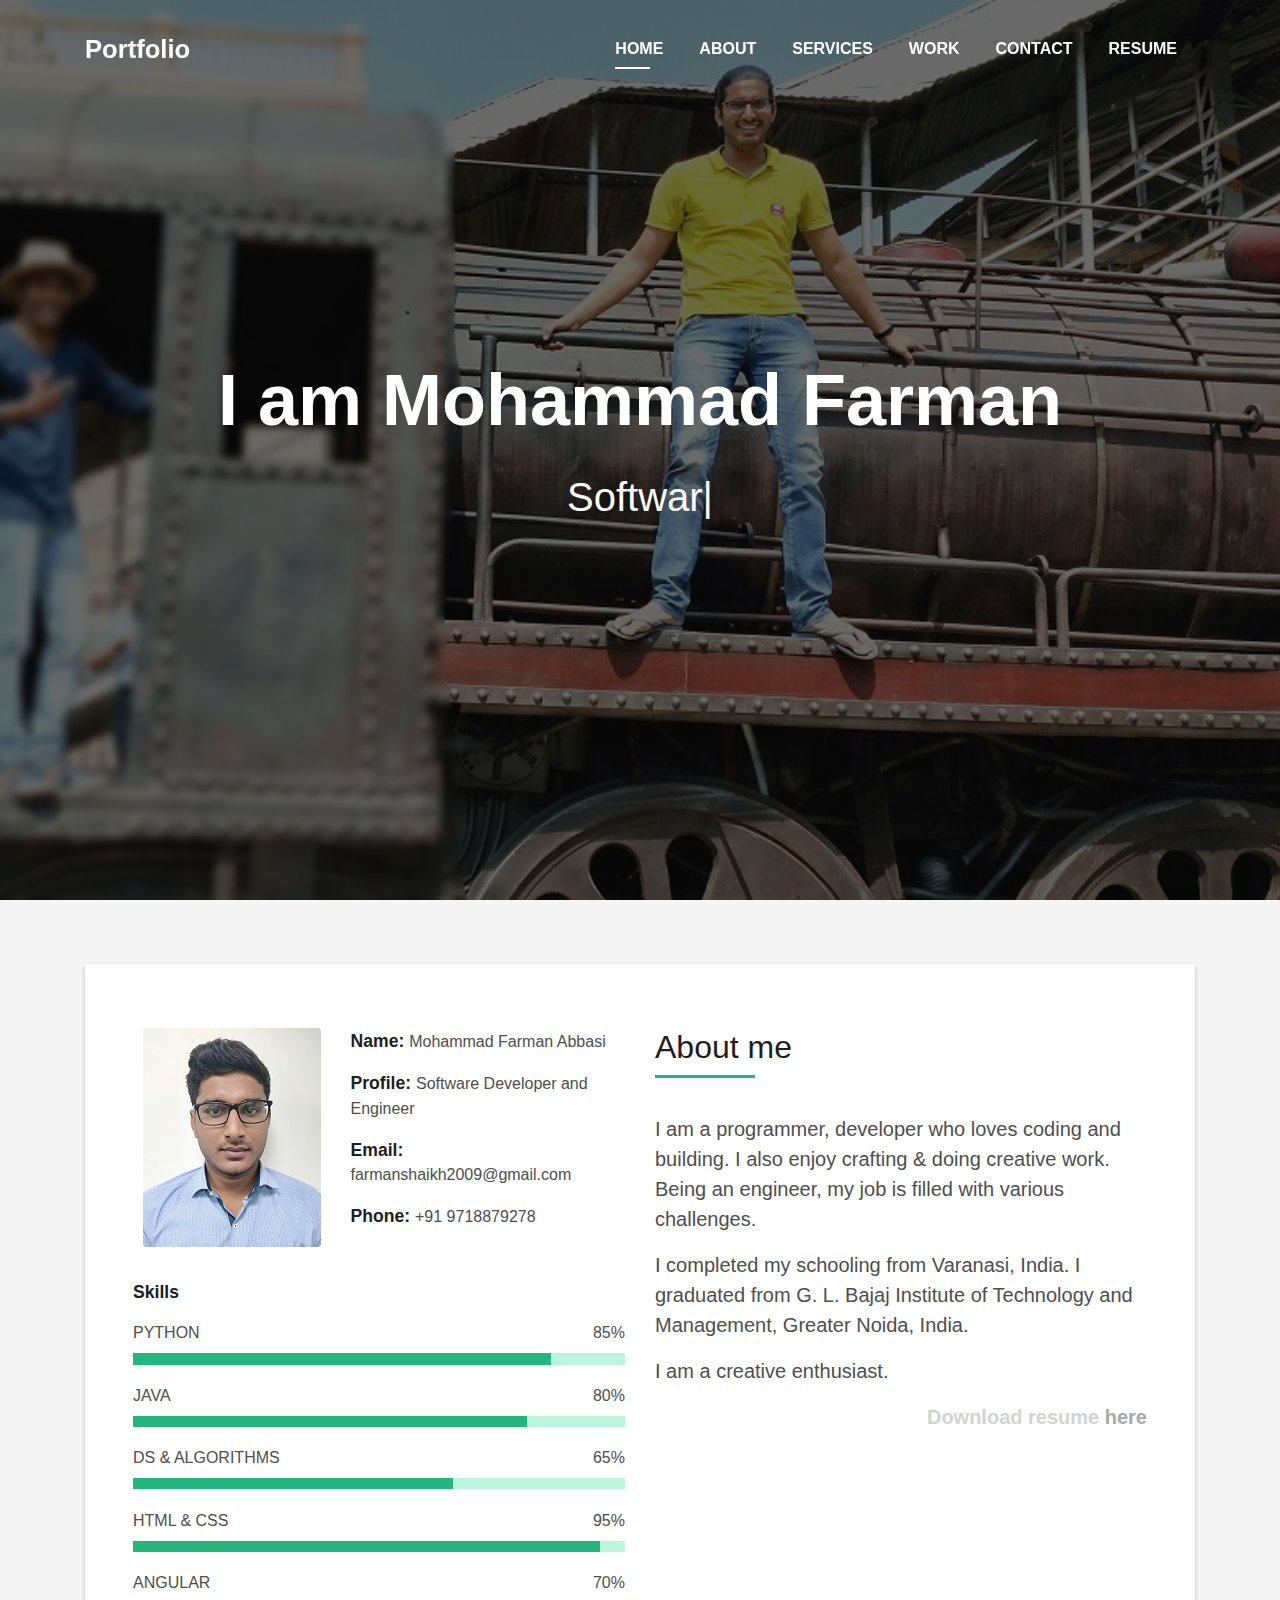
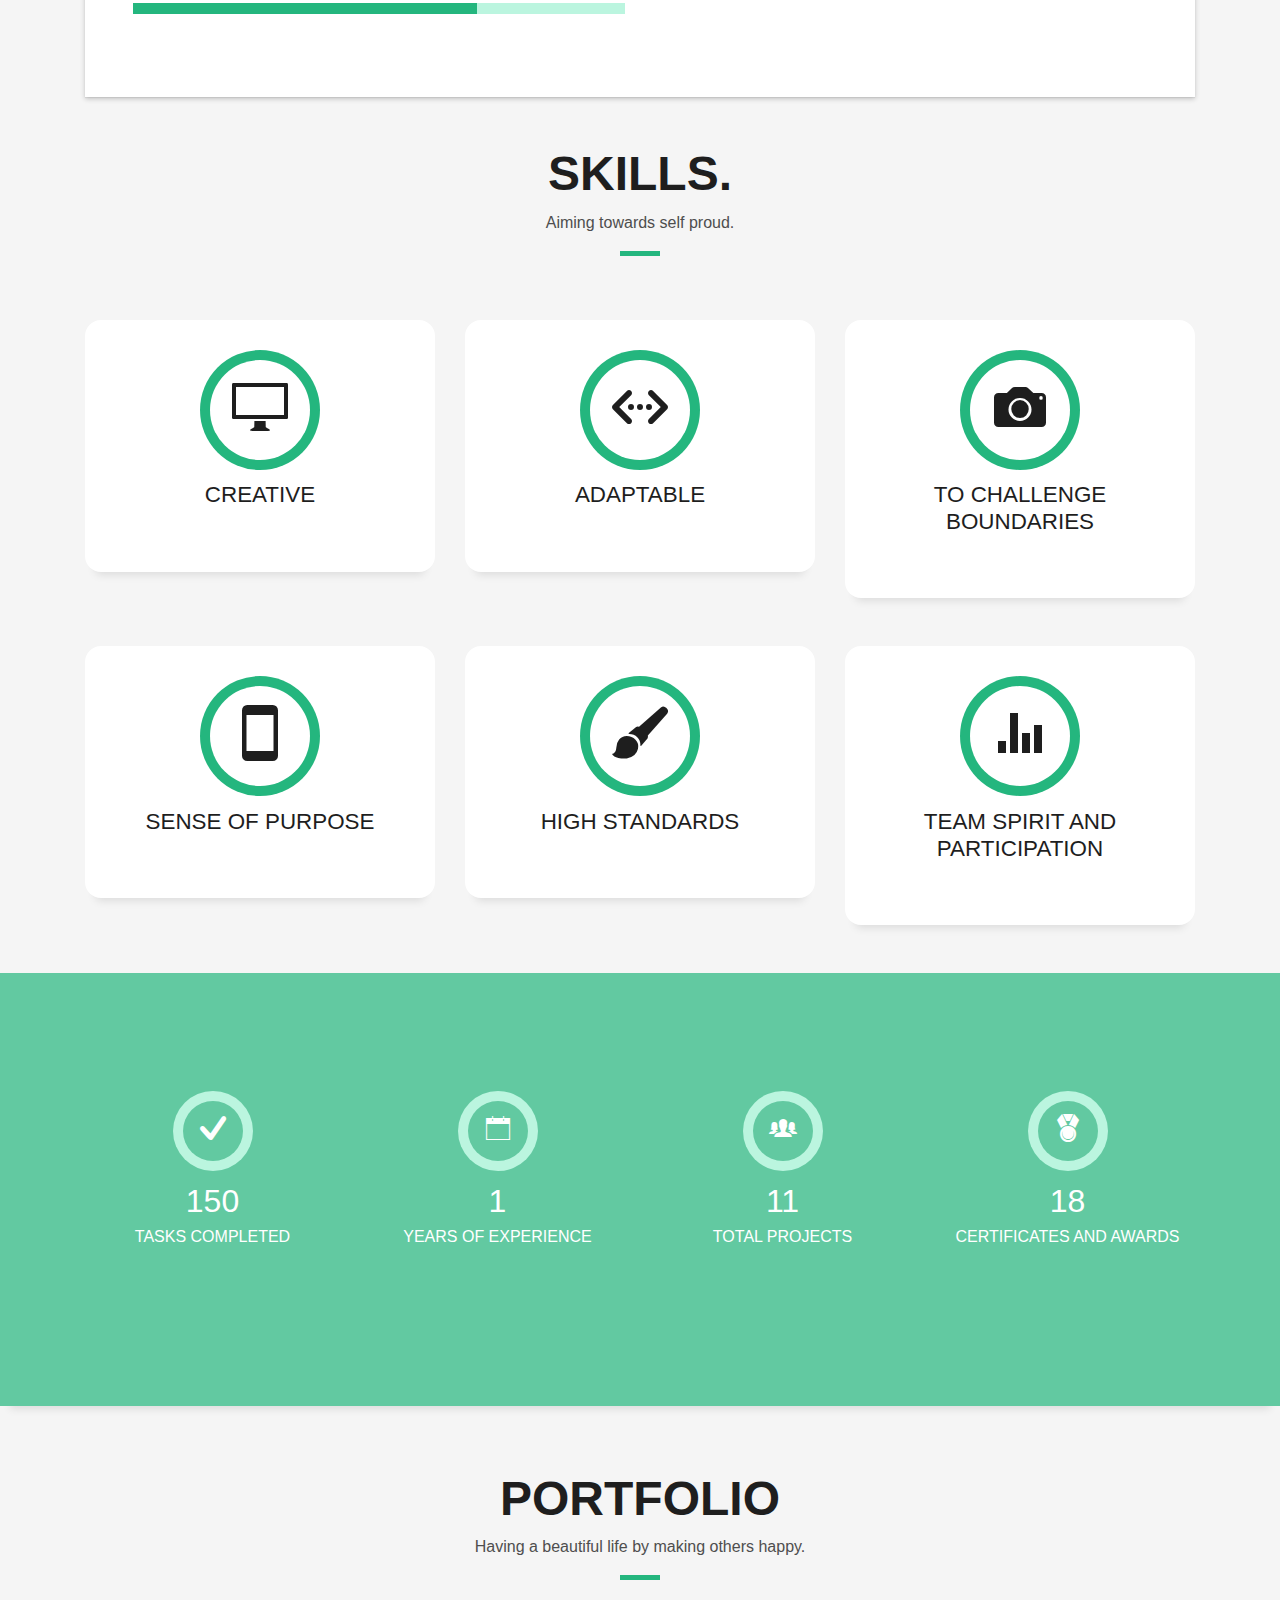
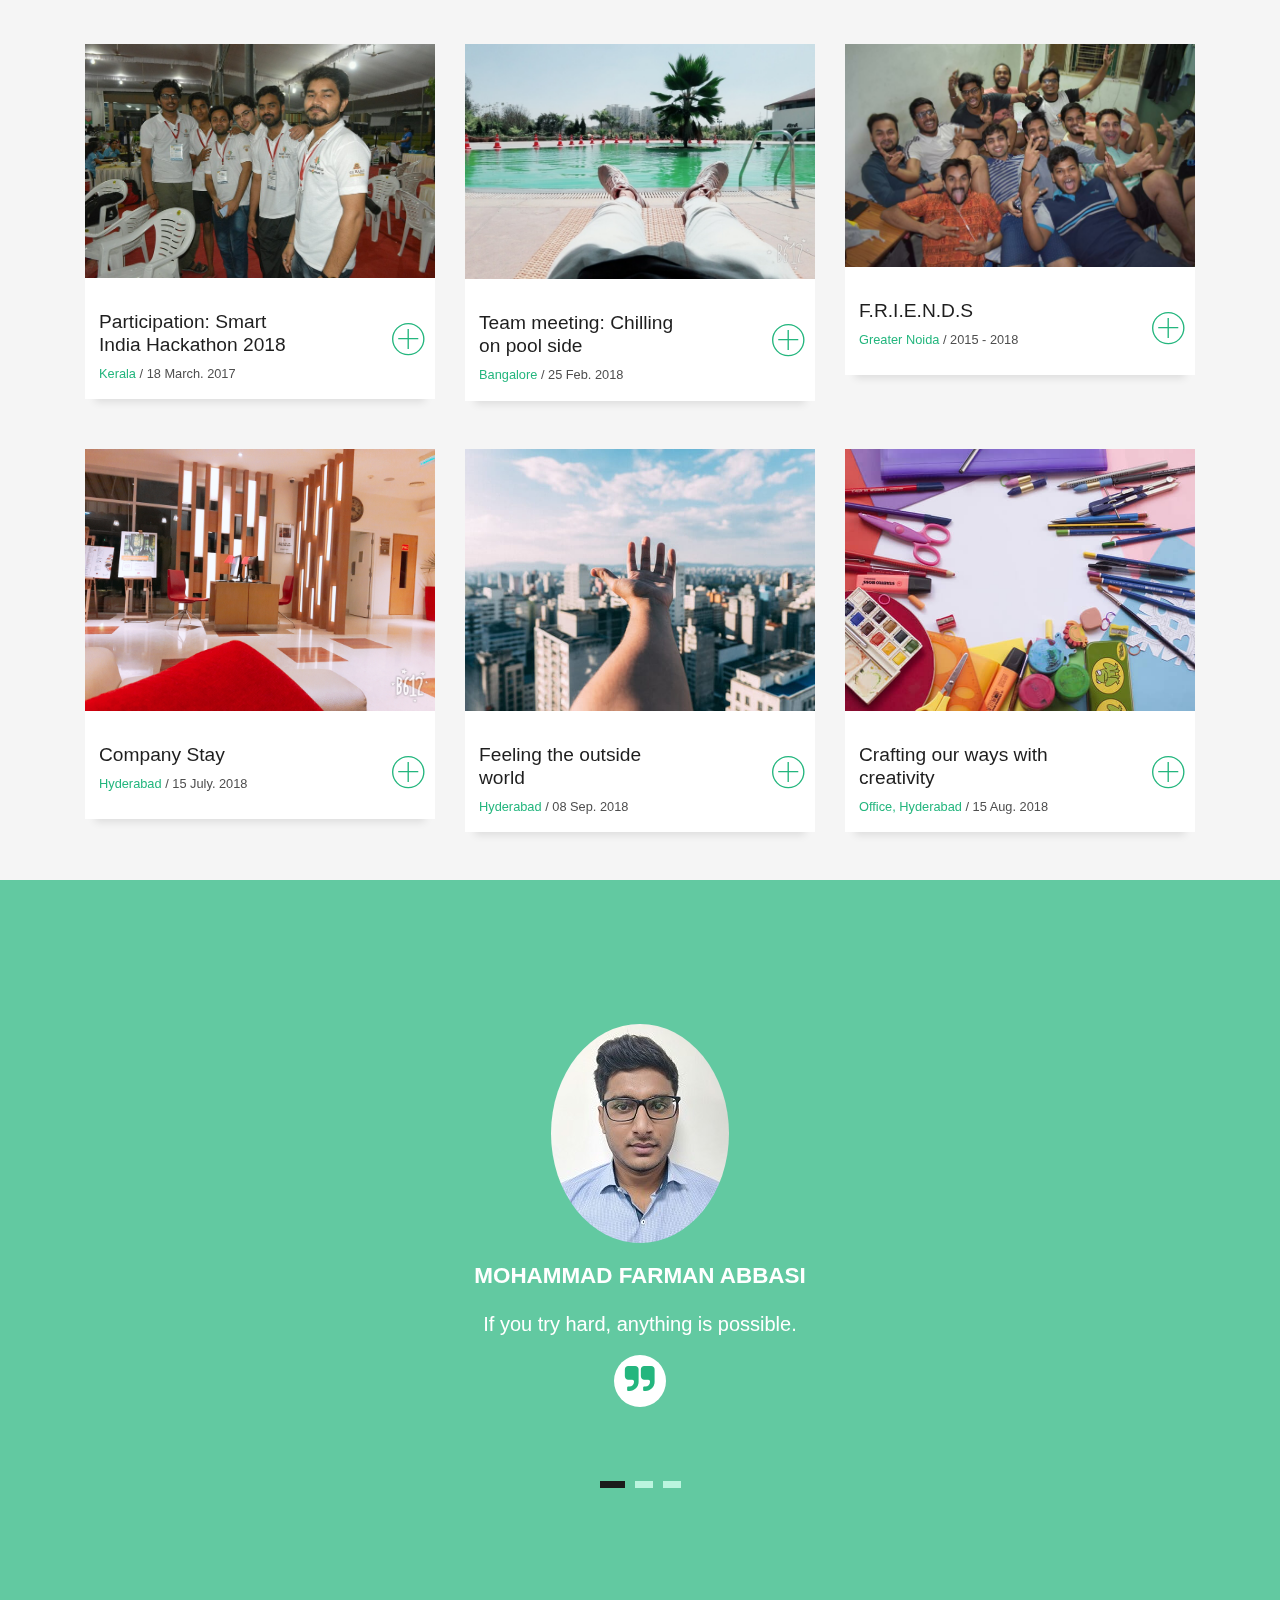
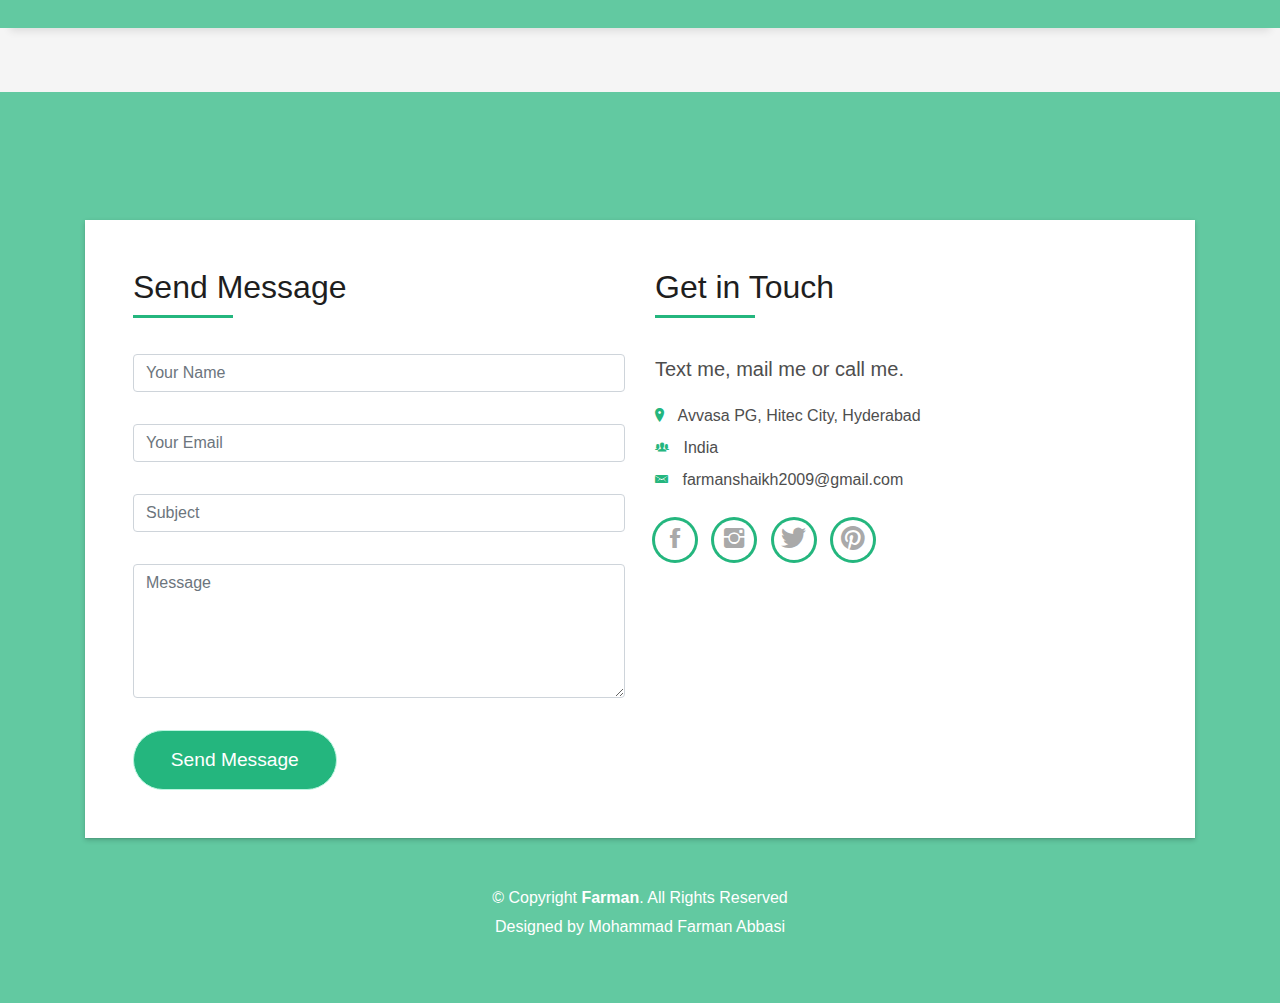
==== index.html @ 04709a78 "First commit" ====
<!DOCTYPE html>
<html lang="en">
<head>
  <meta charset="utf-8">
  <title>Mohammad Farman Abbasi</title>
  <meta content="width=device-width, initial-scale=1.0" name="viewport">
  <meta content="" name="keywords">
  <meta content="" name="description">

  <!-- Favicons -->
  <link href="img/favicon.png" rel="icon">
  <link href="img/apple-touch-icon.png" rel="apple-touch-icon">

  <!-- Bootstrap CSS File -->
  <link href="lib/bootstrap/css/bootstrap.min.css" rel="stylesheet">

  <!-- Libraries CSS Files -->
  <link href="lib/font-awesome/css/font-awesome.min.css" rel="stylesheet">
  <link href="lib/animate/animate.min.css" rel="stylesheet">
  <link href="lib/ionicons/css/ionicons.min.css" rel="stylesheet">
  <link href="lib/owlcarousel/assets/owl.carousel.min.css" rel="stylesheet">
  <link  href="lib/lightbox/css/lightbox.min.css" rel="stylesheet">



 
  <!-- Main Stylesheet File -->
  <link id ="myStyleSheet" href="css/style.css" rel="stylesheet">

  <script>
  // Changing css dynamically   
  window.addEventListener('load', 
  function() { 
    var today = new Date();
    seconds=today.getSeconds()

    if (seconds<10){
      document.getElementById('myStyleSheet').href = 'css/style-green.css';
    }
    else if(seconds<20){
      document.getElementById('myStyleSheet').href = 'css/style-orange.css';
     
    }
    else if(seconds<30){
      document.getElementById('myStyleSheet').href = 'css/style-purple.css';
     
    }
    else if(seconds<40){
      document.getElementById('myStyleSheet').href = 'css/style-red.css';
     
    }
    else if(seconds<50){
      document.getElementById('myStyleSheet').href = 'css/style-sky-blue.css';
     
    }
  }, false);

    function move() {
  
      move1();
      move2();
      move3();
      move4();
      move5();

    }
    function move1(){
      v1=85
      var elem1 = document.getElementById("1");
      var width = 0;
      var id = setInterval(frame, 1);
      function frame() {
        if (width >= v1) {
          clearInterval(id);
        } else {
          width++; 
          elem1.style.width = width + '%'; 
        }
      }
    }
    function move2(){
      v2=80
      var elem1 = document.getElementById("2");
      var width = 0;
      var id = setInterval(frame, 4);
      function frame() {
        if (width >= v2) {
          clearInterval(id);
        } else {
          width++; 
          elem1.style.width = width + '%'; 
        }
      }
    }
    function move3(){
      v3=65
      var elem1 = document.getElementById("3");
      var width = 0;
      var id = setInterval(frame, 5);
      function frame() {
        if (width >= v3) {
          clearInterval(id);
        } else {
          width++; 
          elem1.style.width = width + '%'; 
        }
      }
    }
    function move4(){
      v4=95
      var elem1 = document.getElementById("4");
      var width = 0;
      var id = setInterval(frame, 4);
      function frame() {
        if (width >= v4) {
          clearInterval(id);
        } else {
          width++; 
          elem1.style.width = width + '%'; 
        }
      }
    }
    function move5(){
      v5=70
      var elem1 = document.getElementById("5");
      var width = 0;
      var id = setInterval(frame, 3);
      function frame() {
        if (width >= v5) {
          clearInterval(id);
        } else {
          width++; 
          elem1.style.width = width + '%'; 
        }
      }
    }
      
     
    </script>
    
</head>

<body id="page-top" onload="move()"  >

  <!--/ Nav Star /-->
  <nav class="navbar navbar-b navbar-trans navbar-expand-md fixed-top" id="mainNav">
    <div class="container" >
      <a class="navbar-brand js-scroll" href="#page-top">Portfolio</a>
      <button class="navbar-toggler collapsed" type="button" data-toggle="collapse" data-target="#navbarDefault"
        aria-controls="navbarDefault" aria-expanded="false" aria-label="Toggle navigation">
        <span></span>
        <span></span>
        <span></span>
      </button>
      <div class="navbar-collapse collapse justify-content-end" id="navbarDefault">
        <ul class="navbar-nav">
          <li class="nav-item">
            <a class="nav-link js-scroll active" href="#home">Home</a>
          </li>
          <li class="nav-item">
            <a class="nav-link js-scroll" href="#about">About</a>
          </li>
          <li class="nav-item">
            <a class="nav-link js-scroll" href="#service">Services</a>
          </li>
          <li class="nav-item">
            <a class="nav-link js-scroll" href="#work">Work</a>
          </li>
          <!-- <li class="nav-item">
            <a class="nav-link js-scroll" href="#blog">Blog</a>
          </li> -->
          <li class="nav-item">
            <a class="nav-link js-scroll" href="#contact">Contact</a>
          </li>
          <li class="nav-item">
            <a class="nav-link js-scroll" href="../../DevFolio/DevFolio/Farman_Abbasi_Resume.pdf" target="_blank">Resume</a>
          </li>
        </ul>
      </div>
    </div>
  </nav>
  <!--/ Nav End /-->

  <!--/ Intro Skew Star /-->
  <div id="home" class="intro route bg-image" style="background-image: url(img/intro-bg.jpg);background-position: 80%;">
    <div class="overlay-itro"></div>
    <div class="intro-content display-table">
      <div class="table-cell">
        <div class="container">
          <!--<p class="display-6 color-d">Hello, world!</p>-->
          <h1 class="intro-title mb-4">I am Mohammad Farman</h1>
          <p class="intro-subtitle"><span class="text-slider-items">Software Developer and Engineer, Programmer, Web Developer, Coder, Creative Designer</span><strong class="text-slider"></strong></p>
          <!-- <p class="pt-3"><a class="btn btn-primary btn js-scroll px-4" href="#about" role="button">Learn More</a></p> -->
        </div>
      </div>
    </div>
  </div>
  <!--/ Intro Skew End /-->

  <section id="about" class="about-mf sect-pt4 route"  >
    <div class="container">
      <div class="row">
        <div class="col-sm-12">
          <div class="box-shadow-full" >
            <div class="row">
              <div class="col-md-6">
                <div class="row">
                  <div class="col-sm-6 col-md-5">
                    <div class="about-img">
                      <img src="img/testimonial-2.jpg" class="img-fluid rounded b-shadow-a" alt="">
                    </div>
                  </div>
                  <div class="col-sm-6 col-md-7">
                    <div class="about-info" >
                      <p><span class="title-s">Name: </span> <span>Mohammad Farman Abbasi</span></p>
                      <p><span class="title-s">Profile: </span> <span>Software Developer and Engineer</span></p>
                      <p><span class="title-s">Email: </span> <span>farmanshaikh2009@gmail.com</span></p>
                      <p><span class="title-s">Phone: </span> <span>+91 9718879278</span></p>
                    </div>
                  </div>
                </div>
                <div class="skill-mf">
                  <p class="title-s">Skills</p>
                  <span>PYTHON</span> <span class="pull-right">85%</span>
                  <div class="progress">
                    <div class="progress-bar" id="1" role="progressbar"></div>
                  </div>
                  <span>JAVA</span> <span class="pull-right">80%</span>
                  <div class="progress">
                    <div class="progress-bar" id="2"role="progressbar" ></div>
                  </div>
                  <span>DS & ALGORITHMS</span> <span class="pull-right">65%</span>
                  <div class="progress">
                    <div class="progress-bar" id="3"role="progressbar"></div>
                  </div>
                  
                  <span>HTML & CSS</span> <span class="pull-right">95%</span>
                  <div class="progress">
                    <div class="progress-bar" id="4"role="progressbar"></div>
                  </div>
                 
                  <span>ANGULAR</span> <span class="pull-right">70%</span>
                  <div class="progress">
                    <div class="progress-bar" id="5" role="progressbar"></div>
                  </div>
                </div>
                <!-- <div class="skill-mf">
                  <p class="title-s">Skills</p>
                  <span>PYTHON</span> <span class="pull-right">85%</span>
                  <div class="progress">
                    <div class="progress-bar" role="progressbar" style="width: 85%" aria-valuenow="85" aria-valuemin="0"
                      aria-valuemax="100"></div>
                  </div>
                  <span>JAVA</span> <span class="pull-right">80%</span>
                  <div class="progress">
                    <div class="progress-bar" role="progressbar" style="width: 80%" aria-valuenow="80" aria-valuemin="0"
                      aria-valuemax="100"></div>
                  </div>
                  <span>DS & ALGORITHMS</span> <span class="pull-right">65%</span>
                  <div class="progress">
                    <div class="progress-bar" role="progressbar" style="width: 65%" aria-valuenow="65" aria-valuemin="0"
                      aria-valuemax="100"></div>
                  </div>
                  
                  <span>HTML & CSS</span> <span class="pull-right">95%</span>
                  <div class="progress">
                    <div class="progress-bar" role="progressbar" style="width: 95%;" aria-valuenow="95" aria-valuemin="0"
                      aria-valuemax="100"></div>
                  </div>
                 
                  <span>ANGULAR</span> <span class="pull-right">70%</span>
                  <div class="progress">
                    <div class="progress-bar" role="progressbar" style="width: 70%" aria-valuenow="70" aria-valuemin="0"
                      aria-valuemax="100"></div>
                  </div>
                </div> -->
              </div>
              <div class="col-md-6">
                <div class="about-me pt-4 pt-md-0">
                  <div class="title-box-2">
                    <h5 class="title-left">
                      About me
                    </h5>
                  </div>
                  
                  <p class="lead">I am a programmer, developer  who loves coding and building. I also enjoy crafting & doing creative work. Being an engineer, my job is filled with various challenges.</p>
                  <p class="lead">
                    I completed my schooling from Varanasi, India. I graduated from G. L. Bajaj Institute of Technology and Management, Greater Noida, India.
                  </p>
                  <p class="lead">
                  I am a creative enthusiast.
                  </p>
                </div>
                <div class="lead" style="text-align: end;
                font-weight: bolder;
                color: lightgrey;">
                  Download resume <a href="../../DevFolio/DevFolio/Farman_Abbasi_Resume.pdf" target="_blank">here</a>
                </div>
              </div>
            </div>
          </div>
        </div>
      </div>
    </div>
  </section>

  <!--/ Section Services Star /-->
  <section id="service" class="services-mf route">
    <div class="container">
      <div class="row">
        <div class="col-sm-12">
          <div class="title-box text-center">
            <h3 class="title-a">
              Skills.
            </h3>
            <p class="subtitle-a">
              Aiming towards self proud.
            </p>
            <div class="line-mf"></div>
          </div>
        </div>
      </div>
      <div class="row">
        <div class="col-md-4">
          <div class="service-box">
            <div class="service-ico">
              <span class="ico-circle"><i class="ion-monitor"></i></span>
            </div>
            <div class="service-content">
              <h2 class="s-title">Creative</h2>
              <p class="s-description text-center">
                
              </p>
            </div>
          </div>
        </div>
        <div class="col-md-4">
          <div class="service-box">
            <div class="service-ico">
              <span class="ico-circle"><i class="ion-code-working"></i></span>
            </div>
            <div class="service-content">
              <h2 class="s-title">Adaptable</h2>
              <p></p>
              
            </div>
          </div>
        </div>
        <div class="col-md-4">
          <div class="service-box">
            <div class="service-ico">
              <span class="ico-circle"><i class="ion-camera"></i></span>
            </div>
            <div class="service-content">
              <h2 class="s-title">To challenge boundaries</h2>
              <p class="s-description text-center">
                
              </p>
            </div>
          </div>
        </div>
        <div class="col-md-4">
          <div class="service-box">
            <div class="service-ico">
              <span class="ico-circle"><i class="ion-android-phone-portrait"></i></span>
            </div>
            <div class="service-content">
              <h2 class="s-title">sense of purpose</h2>
              <p class="s-description text-center">
                
              </p>
            </div>
          </div>
        </div>
        <div class="col-md-4">
          <div class="service-box">
            <div class="service-ico">
              <span class="ico-circle"><i class="ion-paintbrush"></i></span>
            </div>
            <div class="service-content">
              <h2 class="s-title">High standards</h2>
              <p class="s-description text-center">
                
              </p>
            </div>
          </div>
        </div>
        <div class="col-md-4">
          <div class="service-box">
            <div class="service-ico">
              <span class="ico-circle"><i class="ion-stats-bars"></i></span>
            </div>
            <div class="service-content">
              <h2 class="s-title">Team spirit and participation</h2>
              <p class="s-description text-center">
                
              </p>
            </div>
          </div>
        </div>
      </div>
    </div>
  </section>
  <!--/ Section Services End /-->

  <div class="section-counter paralax-mf bg-image" style="background-image: url(img/counters-bg.jpg)">
    <div class="overlay-mf"></div>
    <div class="container">
      <div class="row">
        <div class="col-sm-3 col-lg-3">
          <div class="counter-box counter-box pt-4 pt-md-0">
            <div class="counter-ico">
              <span class="ico-circle"><i class="ion-checkmark-round"></i></span>
            </div>
            <div class="counter-num">
              <p class="counter">150</p>
              <span class="counter-text">TASKS COMPLETED</span>
            </div>
          </div>
        </div>
        <div class="col-sm-3 col-lg-3">
          <div class="counter-box pt-4 pt-md-0">
            <div class="counter-ico">
              <span class="ico-circle"><i class="ion-ios-calendar-outline"></i></span>
            </div>
            <div class="counter-num">
              <p class="counter">1</p>
              <span class="counter-text">YEARS OF EXPERIENCE</span>
            </div>
          </div>
        </div>
        <div class="col-sm-3 col-lg-3">
          <div class="counter-box pt-4 pt-md-0">
            <div class="counter-ico">
              <span class="ico-circle"><i class="ion-ios-people"></i></span>
            </div>
            <div class="counter-num">
              <p class="counter">11</p>
              <span class="counter-text">TOTAL PROJECTS</span>
            </div>
          </div>
        </div>
        <div class="col-sm-3 col-lg-3">
          <div class="counter-box pt-4 pt-md-0">
            <div class="counter-ico">
              <span class="ico-circle"><i class="ion-ribbon-a"></i></span>
            </div>
            <div class="counter-num">
              <p class="counter">18</p>
              <span class="counter-text">CERTIFICATES AND AWARDS</span>
            </div>
          </div>
        </div>
      </div>
    </div>
  </div>

  <!--/ Section Portfolio Star /-->
  <section id="work" class="portfolio-mf sect-pt4 route">
    <div class="container">
      <div class="row">
        <div class="col-sm-12">
          <div class="title-box text-center">
            <h3 class="title-a">
              Portfolio
            </h3>
            <p class="subtitle-a">
              Having a beautiful life by making others happy.
            </p>
            <div class="line-mf"></div>
          </div>
        </div>
      </div>
      <div class="row">
        <div class="col-md-4">
          <div class="work-box">
            <a href="img/work-1.jpg" data-lightbox="gallery-mf">
              <div class="work-img">
                <img src="img/work-1.jpg" alt="" class="img-fluid">
              </div>
              <div class="work-content">
                <div class="row">
                  <div class="col-sm-8">
                    <h2 class="w-title">Participation: Smart India Hackathon 2018</h2>
                    <div class="w-more">
                      <span class="w-ctegory">Kerala</span> / <span class="w-date">18 March. 2017</span>
                    </div>
                  </div>
                  <div class="col-sm-4">
                    <div class="w-like">
                      <span class="ion-ios-plus-outline"></span>
                    </div>
                  </div>
                </div>
              </div>
            </a>
          </div>
        </div>
        <div class="col-md-4">
          <div class="work-box">
            <a href="img/work-2.jpg" data-lightbox="gallery-mf">
              <div class="work-img">
                <img src="img/work-2.jpg" alt="" class="img-fluid">
              </div>
              <div class="work-content">
                <div class="row">
                  <div class="col-sm-8">
                    <h2 class="w-title">Team meeting: Chilling on pool side</h2>
                    <div class="w-more">
                      <span class="w-ctegory">Bangalore</span> / <span class="w-date">25 Feb. 2018</span>
                    </div>
                  </div>
                  <div class="col-sm-4">
                    <div class="w-like">
                      <span class="ion-ios-plus-outline"></span>
                    </div>
                  </div>
                </div>
              </div>
            </a>
          </div>
        </div>
        <div class="col-md-4">
          <div class="work-box">
            <a href="img/work-3.jpg" data-lightbox="gallery-mf">
              <div class="work-img">
                <img src="img/work-3.jpg" alt="" class="img-fluid">
              </div>
              <div class="work-content">
                <div class="row">
                  <div class="col-sm-8">
                    <h2 class="w-title">F.R.I.E.N.D.S</h2>
                    <div class="w-more">
                      <span class="w-ctegory">Greater Noida</span> / <span class="w-date">2015 - 2018</span>
                    </div>
                  </div>
                  <div class="col-sm-4">
                    <div class="w-like">
                      <span class="ion-ios-plus-outline"></span>
                    </div>
                  </div>
                </div>
              </div>
            </a>
          </div>
        </div>
        <div class="col-md-4">
          <div class="work-box">
            <a href="img/work-4.jpg" data-lightbox="gallery-mf">
              <div class="work-img">
                <img src="img/work-4.jpg" alt="" class="img-fluid">
              </div>
              <div class="work-content">
                <div class="row">
                  <div class="col-sm-8">
                    <h2 class="w-title">Company Stay</h2>
                    <div class="w-more">
                      <span class="w-ctegory">Hyderabad</span> / <span class="w-date">15 July. 2018</span>
                    </div>
                  </div>
                  <div class="col-sm-4">
                    <div class="w-like">
                      <span class="ion-ios-plus-outline"></span>
                    </div>
                  </div>
                </div>
              </div>
            </a>
          </div>
        </div>
        <div class="col-md-4">
          <div class="work-box">
            <a href="img/work-5.jpg" data-lightbox="gallery-mf">
              <div class="work-img">
                <img src="img/work-5.jpg" alt="" class="img-fluid">
              </div>
              <div class="work-content">
                <div class="row">
                  <div class="col-sm-8">
                    <h2 class="w-title">Feeling the outside world</h2>
                    <div class="w-more">
                      <span class="w-ctegory">Hyderabad</span> / <span class="w-date">08 Sep. 2018</span>
                    </div>
                  </div>
                  <div class="col-sm-4">
                    <div class="w-like">
                      <span class="ion-ios-plus-outline"></span>
                    </div>
                  </div>
                </div>
              </div>
            </a>
          </div>
        </div>
        <div class="col-md-4">
          <div class="work-box">
            <a href="img/work-6.jpg" data-lightbox="gallery-mf">
              <div class="work-img">
                <img src="img/work-6.jpg" alt="" class="img-fluid">
              </div>
              <div class="work-content">
                <div class="row">
                  <div class="col-sm-8">
                    <h2 class="w-title">Crafting our ways with creativity</h2>
                    <div class="w-more">
                      <span class="w-ctegory">Office, Hyderabad</span> / <span class="w-date">15 Aug. 2018</span>
                    </div>
                  </div>
                  <div class="col-sm-4">
                    <div class="w-like">
                      <span class="ion-ios-plus-outline"></span>
                    </div>
                  </div>
                </div>
              </div>
            </a>
          </div>
        </div>
        
      </div>
    </div>
  </section>
  <!--/ Section Portfolio End /-->

  <!--/ Section Testimonials Star /-->
  <div class="testimonials paralax-mf bg-image" style="background-image: url(img/overlay-bg.jpg)">
    <div class="overlay-mf"></div>
    <div class="container">
      <div class="row">
        <div class="col-md-12">
          <div id="testimonial-mf" class="owl-carousel owl-theme">
            <div class="testimonial-box">
              <div class="author-test">
                <img src="img/testimonial-2.jpg" alt="" class="rounded-circle b-shadow-a">
                <span class="author">Mohammad Farman Abbasi</span>
              </div>
              <div class="content-test">
                <p class="description lead">
                   If you try hard, anything is possible.
                </p>
                <span class="comit"><i class="fa fa-quote-right"></i></span>
              </div>
            </div>
            <div class="testimonial-box">
              <div class="author-test">
                <img src="img/testimonial-4.jpg" alt="" class="rounded-circle b-shadow-a">
                <span class="author">Steve Jobs</span>
              </div>
              <div class="content-test">
                <p class="description lead">
                  Simplicity is the ultimate sophistication.
                </p>
                <span class="comit"><i class="fa fa-quote-right"></i></span>
              </div>
            </div>
            <div class="testimonial-box">
                <div class="author-test">
                  <img src="img/testimonial-5.jpeg" alt="" class="rounded-circle b-shadow-a">
                  <span class="author">A P J Abdul Kalam</span>
                </div>
                <div class="content-test">
                  <p class="description lead">
                      Dream is not that which you see while sleeping it is something that does not let you sleep.
                  </p>
                  <span class="comit"><i class="fa fa-quote-right"></i></span>
                </div>
              </div>
          </div>
        </div>
      </div>
    </div>
  </div>
<!-- 
  <section id="blog" class="blog-mf sect-pt4 route">
    <div class="container">
      <div class="row">
        <div class="col-sm-12">
          <div class="title-box text-center">
            <h3 class="title-a">
              Blog
            </h3>
            <p class="subtitle-a">
              Lorem ipsum, dolor sit amet consectetur adipisicing elit.
            </p>
            <div class="line-mf"></div>
          </div>
        </div>
      </div>
      <div class="row">
        <div class="col-md-4">
          <div class="card card-blog">
            <div class="card-img">
              <a href="blog-single.html"><img src="img/post-1.jpg" alt="" class="img-fluid"></a>
            </div>
            <div class="card-body">
              <div class="card-category-box">
                <div class="card-category">
                  <h6 class="category">Travel</h6>
                </div>
              </div>
              <h3 class="card-title"><a href="blog-single.html">See more ideas about Travel</a></h3>
              <p class="card-description">
                Proin eget tortor risus. Pellentesque in ipsum id orci porta dapibus. Praesent sapien massa, convallis
                a pellentesque nec,
                egestas non nisi.
              </p>
            </div>
            <div class="card-footer">
              <div class="post-author">
                <a href="#">
                  <img src="img/testimonial-2.jpg" alt="" class="avatar rounded-circle">
                  <span class="author">Morgan Freeman</span>
                </a>
              </div>
              <div class="post-date">
                <span class="ion-ios-clock-outline"></span> 10 min
              </div>
            </div>
          </div>
        </div>
        <div class="col-md-4">
          <div class="card card-blog">
            <div class="card-img">
              <a href="blog-single.html"><img src="img/post-2.jpg" alt="" class="img-fluid"></a>
            </div>
            <div class="card-body">
              <div class="card-category-box">
                <div class="card-category">
                  <h6 class="category">Web Design</h6>
                </div>
              </div>
              <h3 class="card-title"><a href="blog-single.html">See more ideas about Travel</a></h3>
              <p class="card-description">
                Proin eget tortor risus. Pellentesque in ipsum id orci porta dapibus. Praesent sapien massa, convallis
                a pellentesque nec,
                egestas non nisi.
              </p>
            </div>
            <div class="card-footer">
              <div class="post-author">
                <a href="#">
                  <img src="img/testimonial-2.jpg" alt="" class="avatar rounded-circle">
                  <span class="author">Morgan Freeman</span>
                </a>
              </div>
              <div class="post-date">
                <span class="ion-ios-clock-outline"></span> 10 min
              </div>
            </div>
          </div>
        </div>
        <div class="col-md-4">
          <div class="card card-blog">
            <div class="card-img">
              <a href="blog-single.html"><img src="img/post-3.jpg" alt="" class="img-fluid"></a>
            </div>
            <div class="card-body">
              <div class="card-category-box">
                <div class="card-category">
                  <h6 class="category">Web Design</h6>
                </div>
              </div>
              <h3 class="card-title"><a href="blog-single.html">See more ideas about Travel</a></h3>
              <p class="card-description">
                Proin eget tortor risus. Pellentesque in ipsum id orci porta dapibus. Praesent sapien massa, convallis
                a pellentesque nec,
                egestas non nisi.
              </p>
            </div>
            <div class="card-footer">
              <div class="post-author">
                <a href="#">
                  <img src="img/testimonial-2.jpg" alt="" class="avatar rounded-circle">
                  <span class="author">Morgan Freeman</span>
                </a>
              </div>
              <div class="post-date">
                <span class="ion-ios-clock-outline"></span> 10 min
              </div>
            </div>
          </div>
        </div>
      </div>
    </div>
  </section>
-->



  <!--/ Section Contact-Footer Star /-->
  <section class="paralax-mf footer-paralax bg-image sect-mt4 route" style="background-image: url(img/overlay-bg.jpg)">
    <div class="overlay-mf"></div>
    <div class="container">
      <div class="row">
        <div class="col-sm-12">
          <div class="contact-mf">
            <div id="contact" class="box-shadow-full">
              <div class="row">
                <div class="col-md-6">
                  <div class="title-box-2">
                    <h5 class="title-left">
                      Send Message
                    </h5>
                  </div>
                  <div>
                      <form action="" method="post" role="form" class="contactForm">
                      <div id="sendmessage">Your message has been sent. Thank you!</div>
                      <div id="errormessage"></div>
                      <div class="row">
                        <div class="col-md-12 mb-3">
                          <div class="form-group">
                            <input type="text" name="name" class="form-control" id="name" placeholder="Your Name" data-rule="minlen:4" data-msg="Please enter at least 4 chars" />
                            <div class="validation"></div>
                          </div>
                        </div>
                        <div class="col-md-12 mb-3">
                          <div class="form-group">
                            <input type="email" class="form-control" name="email" id="email" placeholder="Your Email" data-rule="email" data-msg="Please enter a valid email" />
                            <div class="validation"></div>
                          </div>
                        </div>
                        <div class="col-md-12 mb-3">
                            <div class="form-group">
                              <input type="text" class="form-control" name="subject" id="subject" placeholder="Subject" data-rule="minlen:4" data-msg="Please enter at least 8 chars of subject" />
                              <div class="validation"></div>
                            </div>
                        </div>
                        <div class="col-md-12 mb-3">
                          <div class="form-group">
                            <textarea class="form-control" name="message" rows="5" data-rule="required" data-msg="Please write something for us" placeholder="Message"></textarea>
                            <div class="validation"></div>
                          </div>
                        </div>
                        <div class="col-md-12">
                          <button type="submit"  class="button button-a button-big button-rouded">Send Message</button>
                        </div>
                      </div>
                    </form>
                  </div>
                </div>
                <div class="col-md-6">
                  <div class="title-box-2 pt-4 pt-md-0">
                    <h5 class="title-left">
                      Get in Touch
                    </h5>
                  </div>
                  <div class="more-info">
                    <p class="lead">
                      Text me, mail me or call me. 
                    </p>
                    <ul class="list-ico">
                      <li><span class="ion-ios-location"></span> Avvasa PG, Hitec City, Hyderabad</li>
                      <li><span class="ion-ios-people"></span> India</li>
                      <li><span class="ion-email"></span> farmanshaikh2009@gmail.com</li>
                    </ul>
                  </div>
                  <div class="socials">
                    <ul>
                      <li><a href=""><span class="ico-circle"><i class="ion-social-facebook"></i></span></a></li>
                      <li><a href=""><span class="ico-circle"><i class="ion-social-instagram"></i></span></a></li>
                      <li><a href=""><span class="ico-circle"><i class="ion-social-twitter"></i></span></a></li>
                      <li><a href=""><span class="ico-circle"><i class="ion-social-pinterest"></i></span></a></li>
                    </ul>
                  </div>


                  
                </div>
              </div>
            </div>
          </div>
        </div>
      </div>
    </div>
    <footer>
      <div class="container">
        <div class="row">
          <div class="col-sm-12">
            <div class="copyright-box">
              <p class="copyright">&copy; Copyright <strong>Farman</strong>. All Rights Reserved</p>
              <div class="credits">
                <!--
                  All the links in the footer should remain intact.
                  You can delete the links only if you purchased the pro version.
                  Licensing information: https://bootstrapmade.com/license/
                  Purchase the pro version with working PHP/AJAX contact form: https://bootstrapmade.com/buy/?theme=DevFolio
                -->
                Designed by <a href="https://farmanabbasi.tech/">Mohammad Farman Abbasi</a>
              </div>
            </div>
          </div>
        </div>
      </div>
    </footer>
  </section>
  <!--/ Section Contact-footer End /-->
 
  
  <a href="#" class="back-to-top"><i class="fa fa-chevron-up"></i></a>
  <div id="preloader"></div>

  <!-- JavaScript Libraries -->
  <script src="lib/jquery/jquery.min.js"></script>
  <script src="lib/jquery/jquery-migrate.min.js"></script>
  <script src="lib/popper/popper.min.js"></script>
  <script src="lib/bootstrap/js/bootstrap.min.js"></script>
  <script src="lib/easing/easing.min.js"></script>
  <script src="lib/counterup/jquery.waypoints.min.js"></script> 
  <script src="lib/counterup/jquery.counterup.js"></script>
  <script src="lib/owlcarousel/owl.carousel.min.js"></script>
  <script src="lib/lightbox/js/lightbox.min.js"></script>
  <script src="lib/typed/typed.min.js"></script>
  <!-- Contact Form JavaScript File -->
  <script src="contactform/contactform.js"></script>

  <!-- Template Main Javascript File -->
  <script src="js/main.js"></script>
   <!-- for mail -->
 
</body>
</html>
---- css/style.css ----
/*
  Theme Name: DevFolio
  Theme URL: https://bootstrapmade.com/devfolio-bootstrap-portfolio-html-template/
  Author: BootstrapMade.com
  License: https://bootstrapmade.com/license/
*/

/*======================================
//--//-->   STYLES GENERALES
======================================*/

body {
  background-color: #f5f5f5;
  color: #4e4e4e;
}

h1,
h2,
h3,
h4,
h5,
h6 {
  color: #1e1e1e;
}

a {
  color: darkgray;
  transition: all 0.5s ease-in-out;
}

a:hover {
  color: #f265;
  text-decoration: none;
  transition: all 0.5s ease-in-out;
}

.p-r {
  position: relative;
}

.color-a {
  color: #f265f3;
}

.color-d {
  color: #f5f5f5;
}

.color-text-a {
  color: #4e4e4e;
}

.box-shadow,
.paralax-mf,
.service-box,
.work-box,
.card-blog {
  box-shadow: 0 13px 8px -10px rgba(0, 0, 0, 0.1);
}

.box-shadow-a,
.button:hover {
  box-shadow: 0 0 0 4px #cde1f8;
}

.display-5 {
  font-size: 2.5rem;
  font-weight: 300;
  line-height: 1.1;
}

.display-6 {
  font-size: 2rem;
  font-weight: 300;
  line-height: 1.1;
}

.avatar {
  width: 32px;
  height: 32px;
  margin-right: 4px;
  overflow: hidden;
}

.bg-image {
  background-repeat: no-repeat;
  background-attachment: fixed;
  background-size: cover;
  background-position: center center;
}

.overlay-mf {
  background-color: #f265f3;
}

.overlay-mf {
  position: absolute;
  top: 0;
  left: 0px;
  padding: 0;
  height: 100%;
  width: 100%;
  opacity: .7;
}

.paralax-mf {
  position: relative;
  padding: 8rem 0;
}

.display-table {
  width: 100%;
  height: 100%;
  display: table;
}

.table-cell {
  display: table-cell;
  vertical-align: middle;
}

/*--/ Sections /--*/

.sect-4 {
  padding: 4rem 0;
}

.sect-pt4 {
  padding-top: 4rem;
}

.sect-mt4 {
  margin-top: 4rem;
}

/*--/ Title s /--*/

.title-s {
  font-weight: 600;
  color: #1e1e1e;
  font-size: 1.1rem;
}

/*--/ Title A /--*/

.title-box {
  margin-bottom: 4rem;
}

.title-a {
  font-size: 3rem;
  font-weight: bold;
  text-transform: uppercase;
}

.subtitle-a {
  color: #4e4e4e;
}

.line-mf {
  width: 40px;
  height: 5px;
  background-color: #f265f3;
  margin: 0 auto;
}

/*--/ Title Left /--*/

.title-box-2 {
  margin-bottom: 3rem;
}

.title-left {
  font-size: 2rem;
  position: relative;
}

.title-left:before {
  content: '';
  position: absolute;
  height: 3px;
  background-color: #f265f3;
  width: 100px;
  bottom: -12px;
}

/*------/ Box /------*/

.box-pl2 {
  padding-left: 2rem;
}

.box-shadow-full {
  padding: 3rem 1.25rem;
  position: relative;
  background-color: #fff;
  margin-bottom: 3rem;
  z-index: 2;
  box-shadow: 0 1px 1px 0 rgba(0, 0, 0, 0.06), 0 2px 5px 0 rgba(0, 0, 0, 0.2);
}

/*------/ Socials /------*/

.socials {
  padding: 1.5rem 0;
}

.socials ul li {
  display: inline-block;
}

.socials .ico-circle {
  height: 40px;
  width: 40px;
  font-size: 1.7rem;
  border-radius: 50%;
  line-height: 1.4;
  margin: 0 15px 0 0;
  box-shadow: 0 0 0 3px #f265f3;
  transition: all 500ms ease;
}

.socials .ico-circle:hover {
  background-color: #f265;
  color: #fff;
  box-shadow: 0 0 0 3px #cde1f8;
  transition: all 500ms ease;
}

/*------/ Ul resect /------*/

.ul-resect,
.socials ul,
.list-ico,
.blog-wrapper .post-meta ul,
.box-comments .list-comments,
.widget-sidebar .list-sidebar,
.widget-tags ul {
  list-style: none;
  padding-left: 0;
  margin-bottom: 0;
}

.list-ico {
  line-height: 2;
}

.list-ico span {
  color: #f265f3;
  margin-right: 10px;
}

/*------/ Ico Circle /------*/

.ico-circle {
  height: 100px;
  width: 100px;
  font-size: 2rem;
  border-radius: 50%;
  line-height: 1.55;
  margin: 0 auto;
  text-align: center;
  box-shadow: 0 0 0 10px #f265f3;
  display: block;
}

/*------/ Owl Carousel /------*/

.owl-theme .owl-dots {
  text-align: center;
  margin-top: 18px;
}

.owl-theme .owl-dots .owl-dot {
  display: inline-block;
}

.owl-theme .owl-dots .owl-dot span {
  width: 18px;
  height: 7px;
  margin: 5px 5px;
  background: #cde1f8;
  border: 0px solid #cde1f8;
  display: block;
  transition: all 0.6s ease-in-out;
  cursor: pointer;
}

.owl-theme .owl-dots .owl-dot:hover span {
  background-color: #cde1f8;
}

.owl-theme .owl-dots .owl-dot.active span {
  background-color: #1B1B1B;
  width: 25px;
}

/*--/ Scrolltop s /--*/

.scrolltop-mf {
  position: relative;
  display: none;
}

.scrolltop-mf span {
  z-index: 999;
  position: fixed;
  width: 42px;
  height: 42px;
  background-color: #f265f3;
  opacity: .7;
  font-size: 1.6rem;
  line-height: 1.5;
  text-align: center;
  color: #fff;
  top: auto;
  left: auto;
  right: 30px;
  bottom: 50px;
  cursor: pointer;
  border-radius: 50%;
}

/* Back to top button */

.back-to-top {
  position: fixed;
  display: none;
  background: #f265f3;
  color: #fff;
  width: 44px;
  height: 44px;
  text-align: center;
  line-height: 1;
  font-size: 16px;
  border-radius: 50%;
  right: 15px;
  bottom: 15px;
  transition: background 0.5s;
  z-index: 11;
}

.back-to-top i {
  padding-top: 12px;
  color: #fff;
}

/* Prelaoder */

#preloader {
  position: fixed;
  top: 0;
  left: 0;
  right: 0;
  bottom: 0;
  z-index: 9999;
  overflow: hidden;
  background: #fff;
}

#preloader:before {
  content: "";
  position: fixed;
  top: calc(50% - 30px);
  left: calc(50% - 30px);
  border: 6px solid #f2f2f2;
  border-top: 6px solid #f265f3;
  border-radius: 50%;
  width: 60px;
  height: 60px;
  -webkit-animation: animate-preloader 1s linear infinite;
  animation: animate-preloader 1s linear infinite;
}

@-webkit-keyframes animate-preloader {
  0% {
    -webkit-transform: rotate(0deg);
    transform: rotate(0deg);
  }

  100% {
    -webkit-transform: rotate(360deg);
    transform: rotate(360deg);
  }
}

@keyframes animate-preloader {
  0% {
    -webkit-transform: rotate(0deg);
    transform: rotate(0deg);
  }

  100% {
    -webkit-transform: rotate(360deg);
    transform: rotate(360deg);
  }
}

/*======================================
//--//-->   NAVBAR
======================================*/

.navbar-b {
  transition: all .5s ease-in-out;
  background-color: transparent;
  padding-top: 1.563rem;
  padding-bottom: 1.563rem;
}

.navbar-b.navbar-reduce {
  box-shadow: 0px 6px 9px 0px rgba(0, 0, 0, 0.06);
}

.navbar-b.navbar-trans .nav-item,
.navbar-b.navbar-reduce .nav-item {
  position: relative;
  padding-right: 10px;
  padding-left: 0;
}

.navbar-b.navbar-trans .nav-link,
.navbar-b.navbar-reduce .nav-link {
  color: #fff;
  text-transform: uppercase;
  font-weight: 600;
}

.navbar-b.navbar-trans .nav-link:before,
.navbar-b.navbar-reduce .nav-link:before {
  content: '';
  position: absolute;
  margin-left: 0px;
  width: 0%;
  bottom: 0;
  left: 0;
  height: 2px;
  transition: all 500ms ease;
}

.navbar-b.navbar-trans .nav-link:hover,
.navbar-b.navbar-reduce .nav-link:hover {
  color: #1B1B1B;
}

.navbar-b.navbar-trans .nav-link:hover:before,
.navbar-b.navbar-reduce .nav-link:hover:before {
  width: 35px;
}

.navbar-b.navbar-trans .show > .nav-link:before,
.navbar-b.navbar-trans .active > .nav-link:before,
.navbar-b.navbar-trans .nav-link.show:before,
.navbar-b.navbar-trans .nav-link.active:before,
.navbar-b.navbar-reduce .show > .nav-link:before,
.navbar-b.navbar-reduce .active > .nav-link:before,
.navbar-b.navbar-reduce .nav-link.show:before,
.navbar-b.navbar-reduce .nav-link.active:before {
  width: 35px;
}

.navbar-b.navbar-trans .nav-link:before {
  background-color: #fff;
}

.navbar-b.navbar-trans .nav-link:hover {
  color: #fff;
}

.navbar-b.navbar-trans .show > .nav-link,
.navbar-b.navbar-trans .active > .nav-link,
.navbar-b.navbar-trans .nav-link.show,
.navbar-b.navbar-trans .nav-link.active {
  color: #fff;
}

.navbar-b.navbar-reduce {
  transition: all .5s ease-in-out;
  background-color: #fff;
  padding-top: 15px;
  padding-bottom: 15px;
}

.navbar-b.navbar-reduce .nav-link {
  color: #f265f3;
}

.navbar-b.navbar-reduce .nav-link:before {
  background-color: #f265f3;
}

.navbar-b.navbar-reduce .nav-link:hover {
  color: #f265f3;
}

.navbar-b.navbar-reduce .show > .nav-link,
.navbar-b.navbar-reduce .active > .nav-link,
.navbar-b.navbar-reduce .nav-link.show,
.navbar-b.navbar-reduce .nav-link.active {
  color: #f265f3;
}

.navbar-b.navbar-reduce .navbar-brand {
  color: #f265f3;
}

.navbar-b.navbar-reduce .navbar-toggler span {
  background-color: #1B1B1B;
}

.navbar-b .navbar-brand {
  color: #fff;
  font-size: 1.6rem;
  font-weight: 600;
}

.navbar-b .navbar-nav .dropdown-item.show .dropdown-menu,
.navbar-b .dropdown.show .dropdown-menu,
.navbar-b .dropdown-btn.show .dropdown-menu {
  -webkit-transform: translate3d(0px, 0px, 0px);
  transform: translate3d(0px, 0px, 0px);
  visibility: visible !important;
}

.navbar-b .dropdown-menu {
  margin: 1.12rem 0 0;
  border-radius: 0;
}

.navbar-b .dropdown-menu .dropdown-item {
  padding: .7rem 1.7rem;
  transition: all 500ms ease;
}

.navbar-b .dropdown-menu .dropdown-item:hover {
  background-color: #f265f3;
  color: #fff;
  transition: all 500ms ease;
}

.navbar-b .dropdown-menu .dropdown-item.active {
  background-color: #f265f3;
}

/*--/ Hamburger Navbar /--*/

.navbar-toggler {
  position: relative;
}

.navbar-toggler:focus,
.navbar-toggler:active {
  outline: 0;
}

.navbar-toggler span {
  display: block;
  background-color: #fff;
  height: 3px;
  width: 25px;
  margin-top: 4px;
  margin-bottom: 4px;
  -webkit-transform: rotate(0deg);
  transform: rotate(0deg);
  left: 0;
  opacity: 1;
}

.navbar-toggler span:nth-child(1),
.navbar-toggler span:nth-child(3) {
  transition: -webkit-transform .35s ease-in-out;
  transition: transform .35s ease-in-out;
  transition: transform .35s ease-in-out, -webkit-transform .35s ease-in-out;
}

.navbar-toggler:not(.collapsed) span:nth-child(1) {
  position: absolute;
  left: 12px;
  top: 10px;
  -webkit-transform: rotate(135deg);
  transform: rotate(135deg);
  opacity: 0.9;
}

.navbar-toggler:not(.collapsed) span:nth-child(2) {
  height: 12px;
  visibility: hidden;
  background-color: transparent;
}

.navbar-toggler:not(.collapsed) span:nth-child(3) {
  position: absolute;
  left: 12px;
  top: 10px;
  -webkit-transform: rotate(-135deg);
  transform: rotate(-135deg);
  opacity: 0.9;
}

/*======================================
//--//-->   INTRO
======================================*/

.intro {
  height: 100vh;
  position: relative;
  color: #fff;
}

.intro .intro-content {
  text-align: center;
  position: absolute;
}

.intro .overlay-itro {
  background-color: rgba(0, 0, 0, 0.6);
  position: absolute;
  top: 0;
  left: 0px;
  padding: 0;
  height: 100%;
  width: 100%;
  opacity: .9;
}

.intro .intro-title {
  color: #fff;
  font-weight: 600;
  font-size: 3rem;
}

.intro .intro-subtitle {
  font-size: 1.5rem;
  font-weight: 300;
}

.intro .text-slider-items {
  display: none;
}

.intro-single {
  height: 350px;
}

.intro-single .intro-content {
  margin-top: 30px;
}

.intro-single .intro-title {
  text-transform: uppercase;
  font-size: 3rem;
}

.intro-single .breadcrumb {
  background-color: transparent;
  color: #f265f3;
}

.intro-single .breadcrumb .breadcrumb-item:before {
  color: #cde1f8;
}

.intro-single .breadcrumb .breadcrumb-item.active {
  color: #cde1f8;
}

.intro-single .breadcrumb a {
  color: #fff;
}

/*======================================
//--//-->   ABOUT
======================================*/

.about-mf .box-shadow-full {
  padding-top: 4rem;
  padding-bottom: 4rem;
}

.about-mf .about-img {
  margin-bottom: 2rem;
}

.about-mf .about-img img {
  margin-left: 10px;
}

.skill-mf span {
  color: #4e4e4e;
}

.skill-mf .progress {
  background-color: #cde1f8;
  margin: .5rem 0 1.2rem 0;
  border-radius: 0;
  height: .7rem;
}

.skill-mf .progress .progress-bar {
  height: .7rem;
  background-color: #f265f3;
}

/*======================================
//--//-->   SERVICES
======================================*/

.service-box {
  background-color: #fff;
  padding: 2.5rem 1.3rem;
  border-radius: 1rem;
  margin-bottom: 3rem;
}

.service-box:hover .ico-circle {
  transition: all 500ms ease;
  color: #fff;
  background-color: #f265;
  box-shadow: 0 0 0 10px #cde1f8;
}

.service-box .service-ico {
  margin-bottom: 1rem;
  color: #1e1e1e;
}

.service-box .ico-circle {
  transition: all 500ms ease;
  font-size: 4rem;
}

.service-box .s-title {
  font-size: 1.4rem;
  text-transform: uppercase;
  text-align: center;
  padding: .4rem 0;
}

.service-box .s-description {
  color: #4e4e4e;
}

/*======================================
//--//-->   COUNTER
======================================*/

.counter-box {
  color: #fff;
  text-align: center;
}

.counter-ico {
  margin-bottom: 1rem;
}

.counter-ico .ico-circle {
  height: 60px;
  width: 60px;
  line-height: 1.8;
  box-shadow: 0 0 0 10px #cde1f8;
}

.counter-num .counter {
  font-size: 2rem;
  margin-bottom: 0;
}

/*======================================
//--//-->   PORTFOLIO
======================================*/

.work-box {
  margin-bottom: 3rem;
  -webkit-backface-visibility: hidden;
  backface-visibility: hidden;
  background-color: #fff;
}

.work-box:hover img {
  -webkit-transform: scale(1.3);
  transform: scale(1.3);
}

.work-img {
  display: block;
  overflow: hidden;
}

.work-img img {
  transition: all 1s;
}

.work-content {
  padding: 2rem 3% 1rem 4%;
}

.work-content .w-more {
  color: #4e4e4e;
  font-size: .8rem;
}

.work-content .w-more .w-ctegory {
  color: #f265f3;
}

.work-content .w-like {
  font-size: 2.5rem;
  color: #f265f3;
  float: right;
}

.work-content .w-like a {
  color: #f265f3;
}

.work-content .w-like .num-like {
  font-size: .7rem;
}

.w-title {
  font-size: 1.2rem;
}

/*======================================
//--//-->   TESTIMONIALS
======================================*/

.testimonials .owl-carousel .owl-item img {
  width: auto;
}

.testimonial-box {
  color: #fff;
  text-align: center;
}

.testimonial-box .author-test {
  margin-top: 1rem;
}

.testimonial-box .author-test img {
  margin: 0 auto;
}

.testimonial-box .author {
  color: #fff;
  text-transform: uppercase;
  font-weight: 600;
  margin: 1rem 0;
  display: block;
  font-size: 1.4rem;
}

.testimonial-box .comit {
  font-size: 2rem;
  color: #f265f3;
  background-color: #fff;
  width: 52px;
  height: 52px;
  display: block;
  margin: 0 auto;
  border-radius: 50%;
  line-height: 1.6;
}

/*======================================
//--//-->   BLOG
======================================*/

.card-blog .card-body {
  position: relative;
}

.card-blog .card-category-box {
  position: absolute;
  text-align: center;
  top: -16px;
  left: 15px;
  right: 15px;
  line-height: 25px;
  overflow: hidden;
}

.card-blog .card-category {
  display: inline-block;
  color: #fff;
  padding: 0 15px 5px;
  overflow: hidden;
  background-color: #f265f3;
  border-radius: 4px;
}

.card-blog .card-category .category {
  color: #fff;
  display: inline-block;
  text-transform: uppercase;
  font-size: .7rem;
  letter-spacing: .1px;
  margin-bottom: 0;
}

.card-blog .card-title {
  font-size: 1.3rem;
  margin-top: .6rem;
}

.card-blog .card-description {
  color: #4e4e4e;
}

.card-blog .post-author {
  display: inline-block;
}

.card-blog .post-date {
  color: #4e4e4e;
  display: inline-block;
  float: right;
}

/*======================================
//--//-->   BLOG-SINGLE
======================================*/

.post-box,
.form-comments,
.box-comments,
.widget-sidebar {
  padding: 2rem;
  background-color: #fff;
  margin-bottom: 3rem;
}

.blog-wrapper .article-title {
  font-size: 1.5rem;
}

.blog-wrapper .post-meta {
  margin: 1rem 0;
}

.blog-wrapper .post-meta ul {
  border-left: 4px solid #f265f3;
  margin-top: 1rem;
}

.blog-wrapper .post-meta ul li {
  display: inline-block;
  margin-left: 15px;
}

.blog-wrapper .post-meta ul a {
  color: #f265f3;
}

.blog-wrapper .post-meta ul span {
  color: #1e1e1e;
}

.blog-wrapper .blockquote {
  border-left: 4px solid #f265f3;
  padding: 18px;
  font-style: italic;
}

/*------/ Comments /------*/

.box-comments .list-comments li {
  padding-bottom: 40px;
}

.box-comments .list-comments .comment-avatar {
  display: table-cell;
  vertical-align: top;
}

.box-comments .list-comments .comment-avatar img {
  width: 80px;
  height: 80px;
}

.box-comments .list-comments .comment-author {
  font-size: 1.3rem;
}

.box-comments .list-comments .comment-details {
  display: table-cell;
  vertical-align: top;
  padding-left: 25px;
}

.box-comments .list-comments a {
  color: #f265f3;
}

.box-comments .list-comments span {
  color: #1e1e1e;
  font-style: italic;
}

.box-comments .comment-children {
  margin-left: 40px;
}

/*------/ Sidebar /------*/

.widget-sidebar .sidebar-title {
  font-size: 1.6rem;
  font-weight: 600;
  border-left: 5px solid #f265f3;
  padding-left: 15px;
  text-transform: uppercase;
  margin-bottom: 1.5rem;
}

.widget-sidebar .list-sidebar li {
  position: relative;
  padding: 6px 0 6px 24px;
}

.widget-sidebar .list-sidebar li:before {
  position: absolute;
  content: "";
  width: 10px;
  height: 1px;
  left: 0;
  background-color: #f265f3;
  top: 20px;
}

.sidebar-search input {
  background-color: #fff;
  border-radius: 0;
  transition: all 0.5s ease-in-out;
}

.sidebar-search .btn-search {
  background-color: #f265f3;
  border-color: #f265f3;
  border-radius: 0;
  padding-left: 20px;
  padding-right: 20px;
}

.widget-tags ul li {
  display: inline-block;
  background-color: #f265f3;
  padding: .2rem .6rem;
  margin-bottom: .5rem;
  border-radius: 15px;
}

.widget-tags ul li a {
  color: #fff;
}

/*======================================
//--//-->   CONTACT
======================================*/

.footer-paralax {
  padding: 4rem 0 0 0;
}

.contact-mf {
  margin-top: 4rem;
}

/*======================================
//--//-->   FOOTER
======================================*/

footer {
  text-align: center;
  color: #fff;
  padding-bottom: 4rem;
}

footer .copyright {
  margin-bottom: .3rem;
}

footer .credits {
  margin-bottom: 0;
}

footer .credits a {
  color: #fff;
}

/*======================================
//--//-->   CONtaCT FORM
======================================*/

#sendmessage {
  color: #f265f3;
  border: 1px solid #f265f3;
  display: none;
  text-align: center;
  padding: 15px;
  font-weight: 600;
  margin-bottom: 15px;
}

#errormessage {
  color: red;
  display: none;
  border: 1px solid red;
  text-align: center;
  padding: 15px;
  font-weight: 600;
  margin-bottom: 15px;
}

#sendmessage.show,
#errormessage.show,
.show {
  display: block;
}

.validation {
  color: red;
  display: none;
  margin: 0 0 20px;
  font-weight: 400;
  font-size: 13px;
}

/*======================================
//--//-->   BUTTON
======================================*/

.button {
  display: inline-block;
  padding: .3rem .6rem;
  text-align: center;
  vertical-align: middle;
  -webkit-user-select: none;
  -moz-user-select: none;
  -ms-user-select: none;
  user-select: none;
  font-size: 1rem;
  border-radius: .3rem;
  border: 1px solid transparent;
  transition: all 500ms ease;
  cursor: pointer;
}

.button:focus {
  outline: 0;
}

.button:hover {
  background-color: #f265;
  color: #fff;
  transition: all 500ms ease;
}

.button-a {
  background-color: #f265f3;
  color: #fff;
  border-color: #cde1f8;
}

.button-big {
  padding: .9rem 2.3rem;
  font-size: 1.2rem;
}

.button-rouded {
  border-radius: 5rem;
}

.btn-lg {
  padding: .5rem 1rem;
  font-size: 1.25rem;
  line-height: 1.5;
  border-radius: .3rem;
}

@media (min-width: 577px) {
  .counter-box {
    margin-bottom: 1.8rem;
  }
}

@media (min-width: 767px) {
  .about-mf .box-pl2 {
    margin-top: 3rem;
    padding-left: 0rem;
  }

  .card-blog {
    margin-bottom: 3rem;
  }

  .contact-mf .box-pl2 {
    margin-top: 3rem;
    padding-left: 0rem;
  }
}

@media (min-width: 768px) {
  .box-shadow-full {
    padding: 3rem;
  }

  .navbar-b.navbar-trans .nav-item,
  .navbar-b.navbar-reduce .nav-item {
    padding-left: 10px;
  }

  .navbar-b.navbar-trans .nav-link:before,
  .navbar-b.navbar-reduce .nav-link:before {
    margin-left: 18px;
  }

  .intro .intro-title {
    font-size: 4.5rem;
  }

  .intro .intro-subtitle {
    font-size: 2.5rem;
  }

  .intro-single .intro-title {
    font-size: 3.5rem;
  }

  .testimonial-box .description {
    padding: 0 5rem;
  }

  .post-box,
  .form-comments,
  .box-comments,
  .widget-sidebar {
    padding: 3rem;
  }

  .blog-wrapper .article-title {
    font-size: 1.9rem;
  }

  .box-comments .list-comments .comment-author {
    font-size: 1.5rem;
  }
}

@media (min-width: 992px) {
  .testimonial-box .description {
    padding: 0 8rem;
  }
}

@media (min-width: 1200px) {
  .testimonial-box .description {
    padding: 0 13rem;
  }
}

@media (max-width: 1024px) {
  .bg-image {
    background-attachment: scroll;
  }
}

@media (max-width: 768px) {
  .back-to-top {
    bottom: 15px;
  }
}
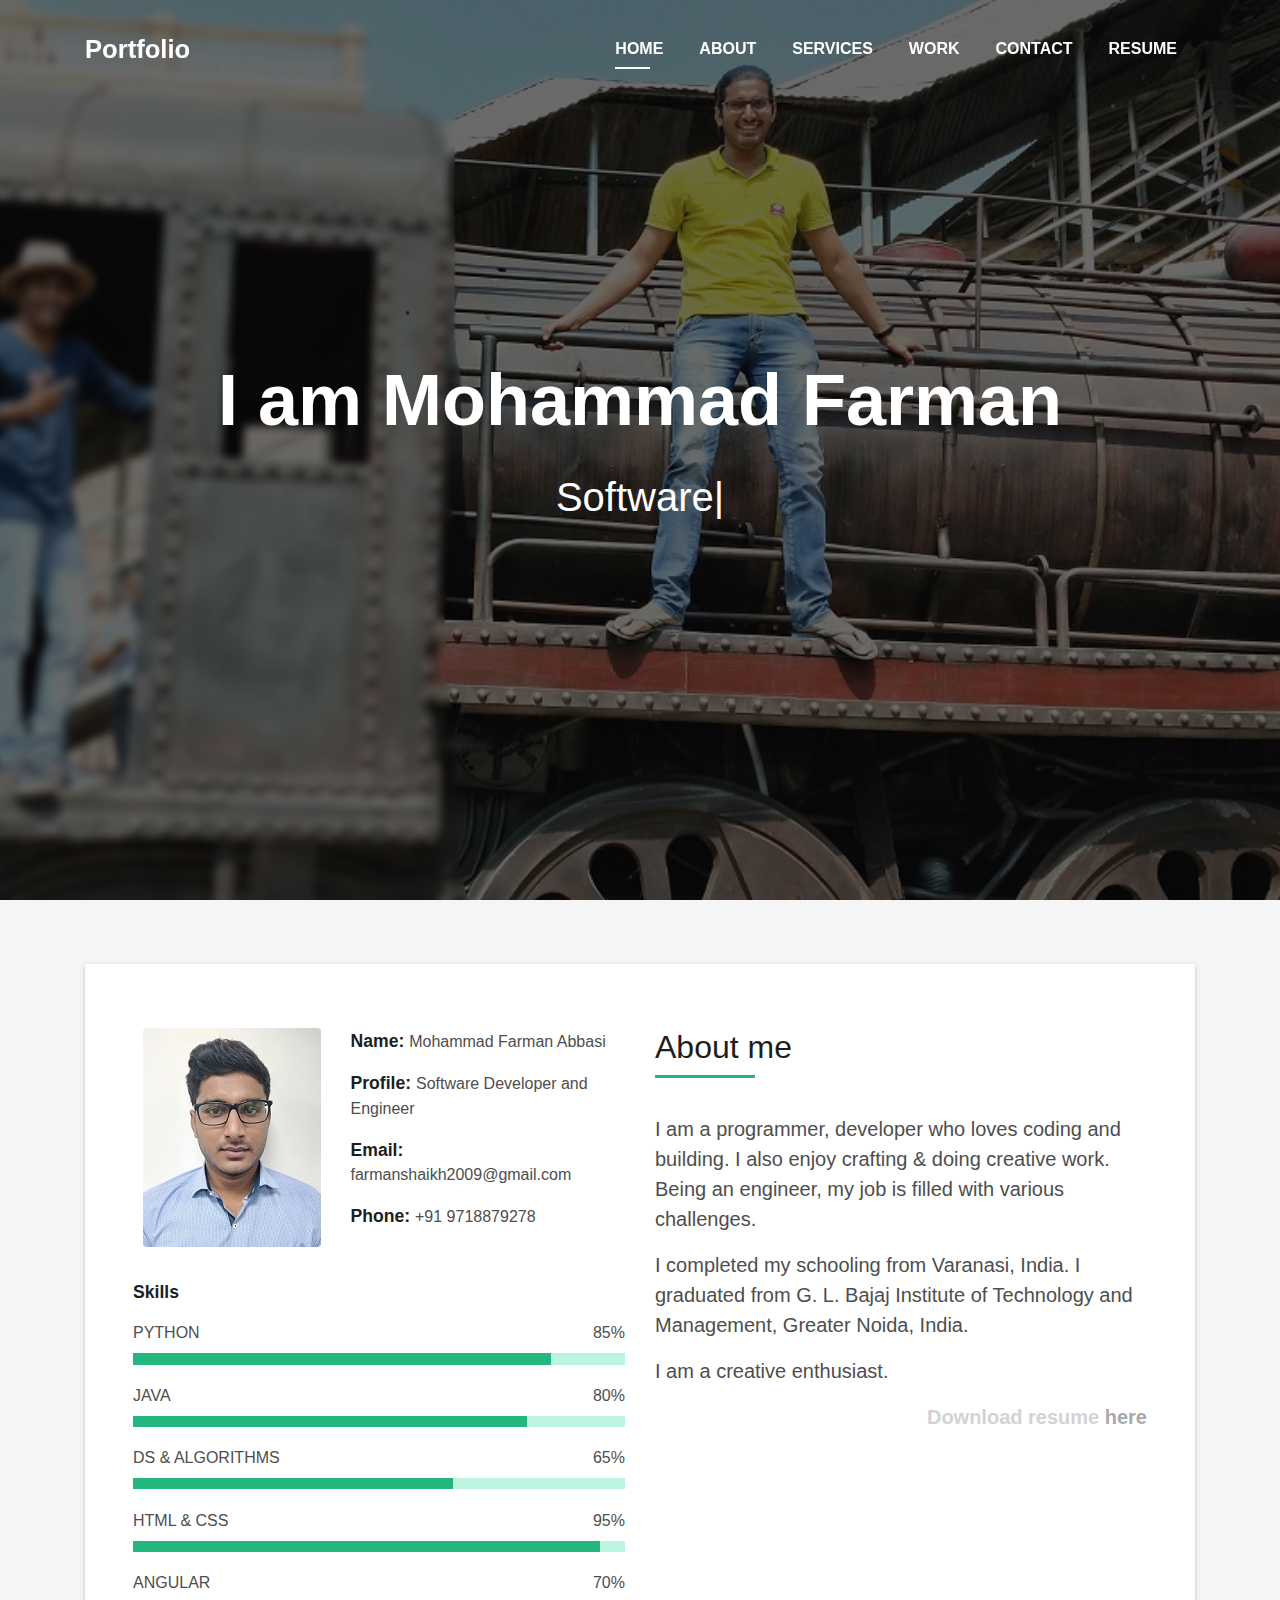
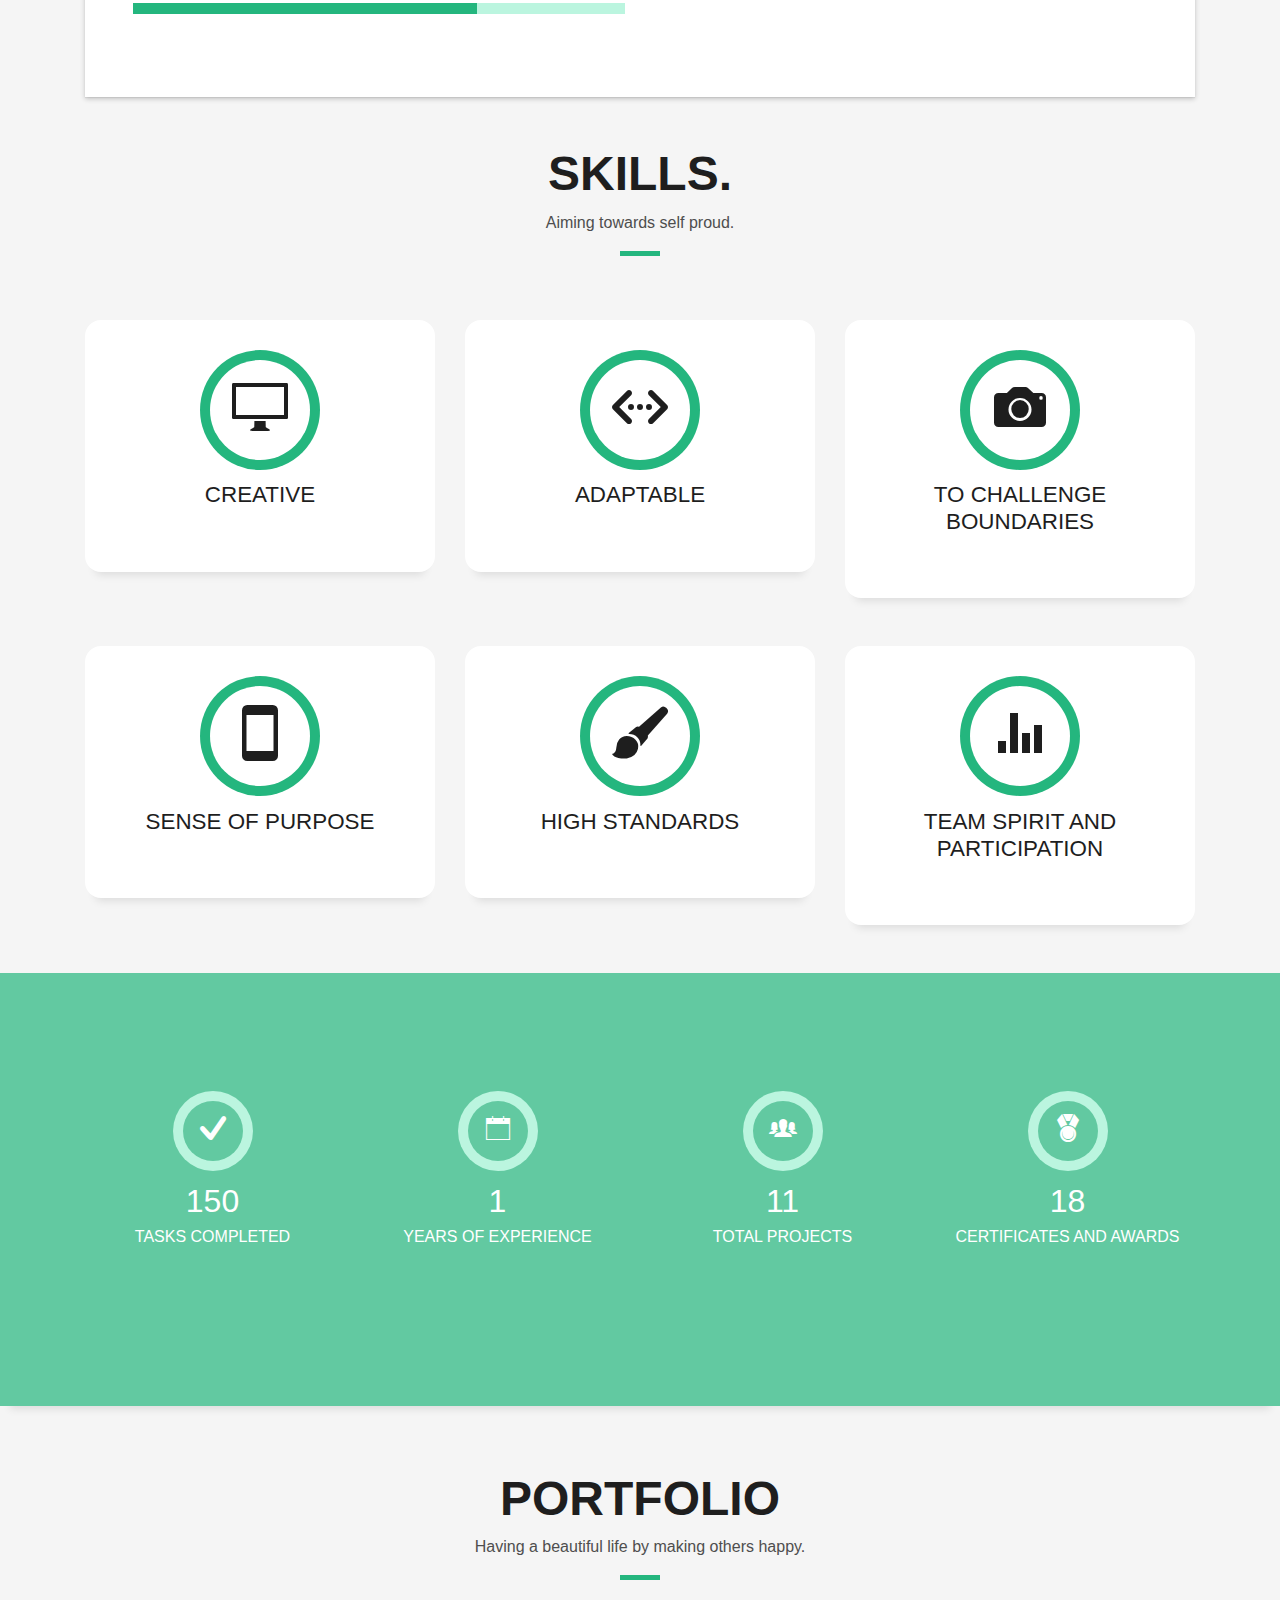
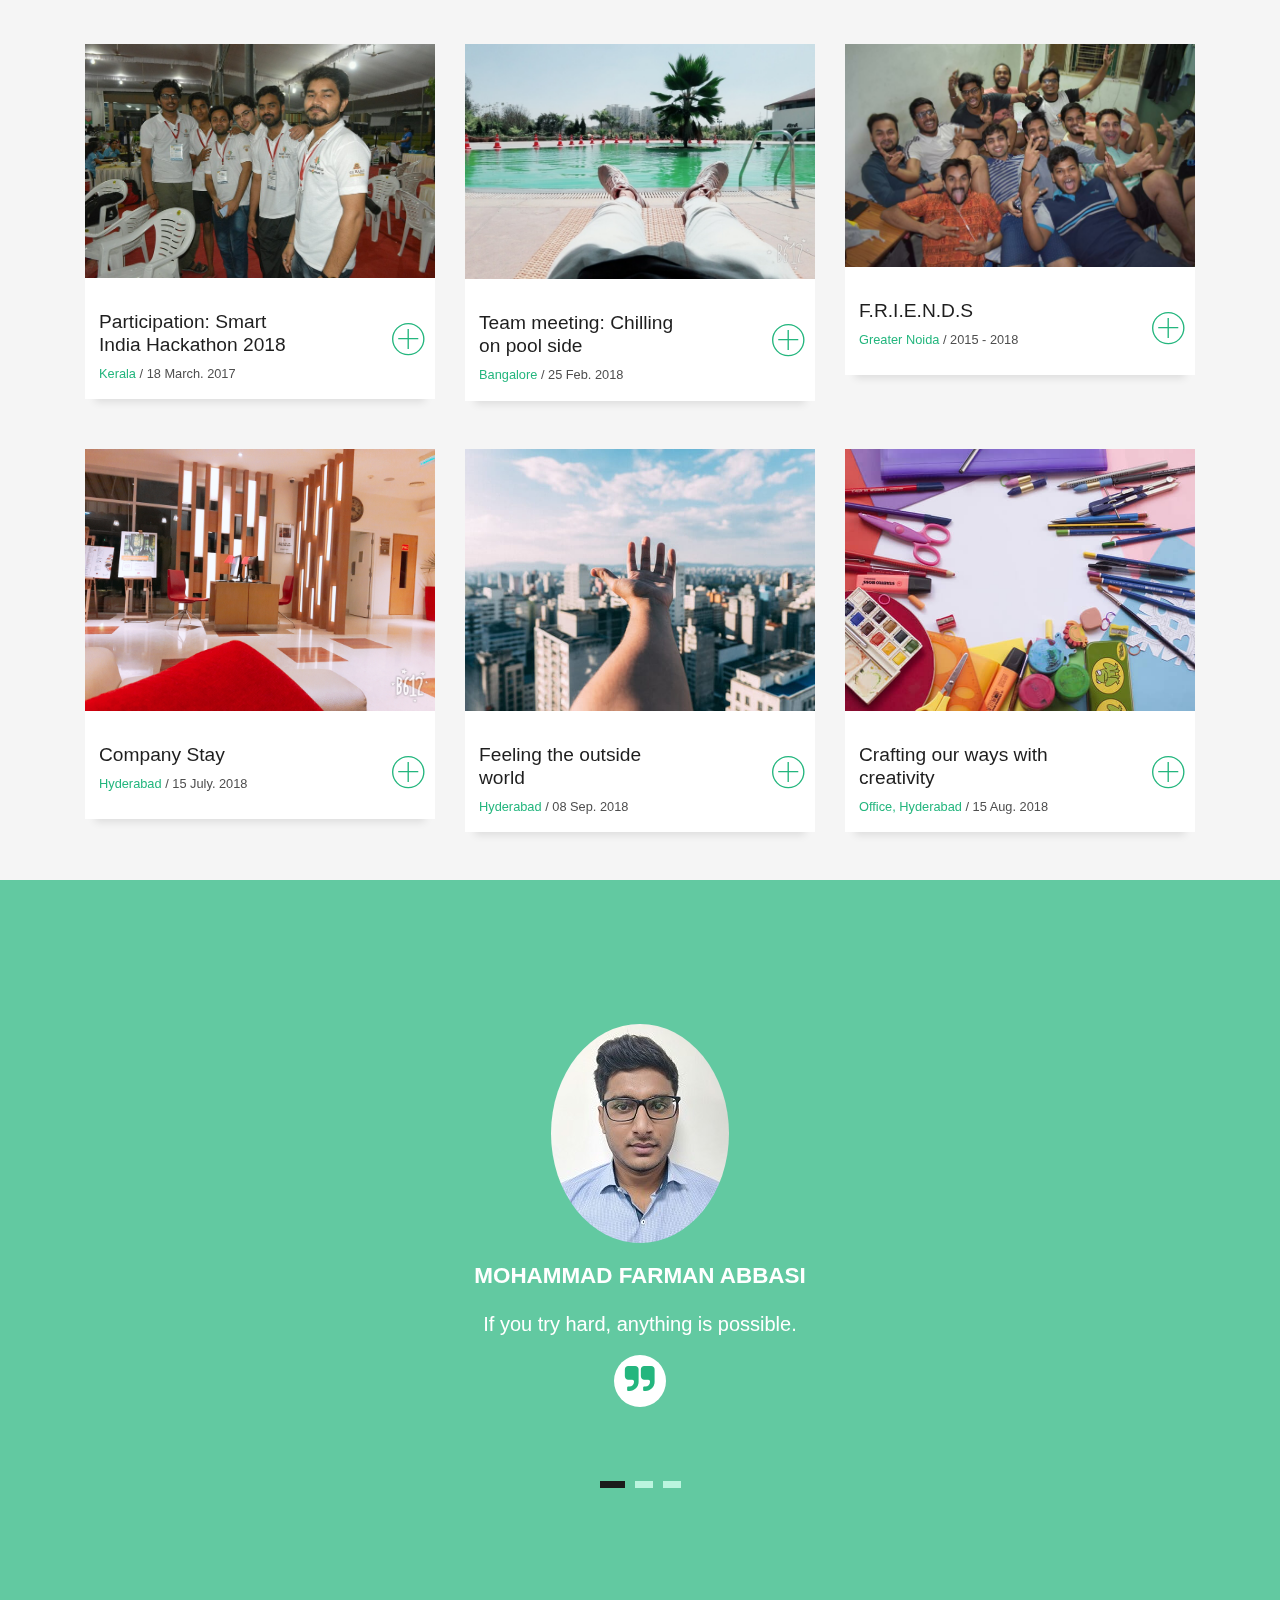
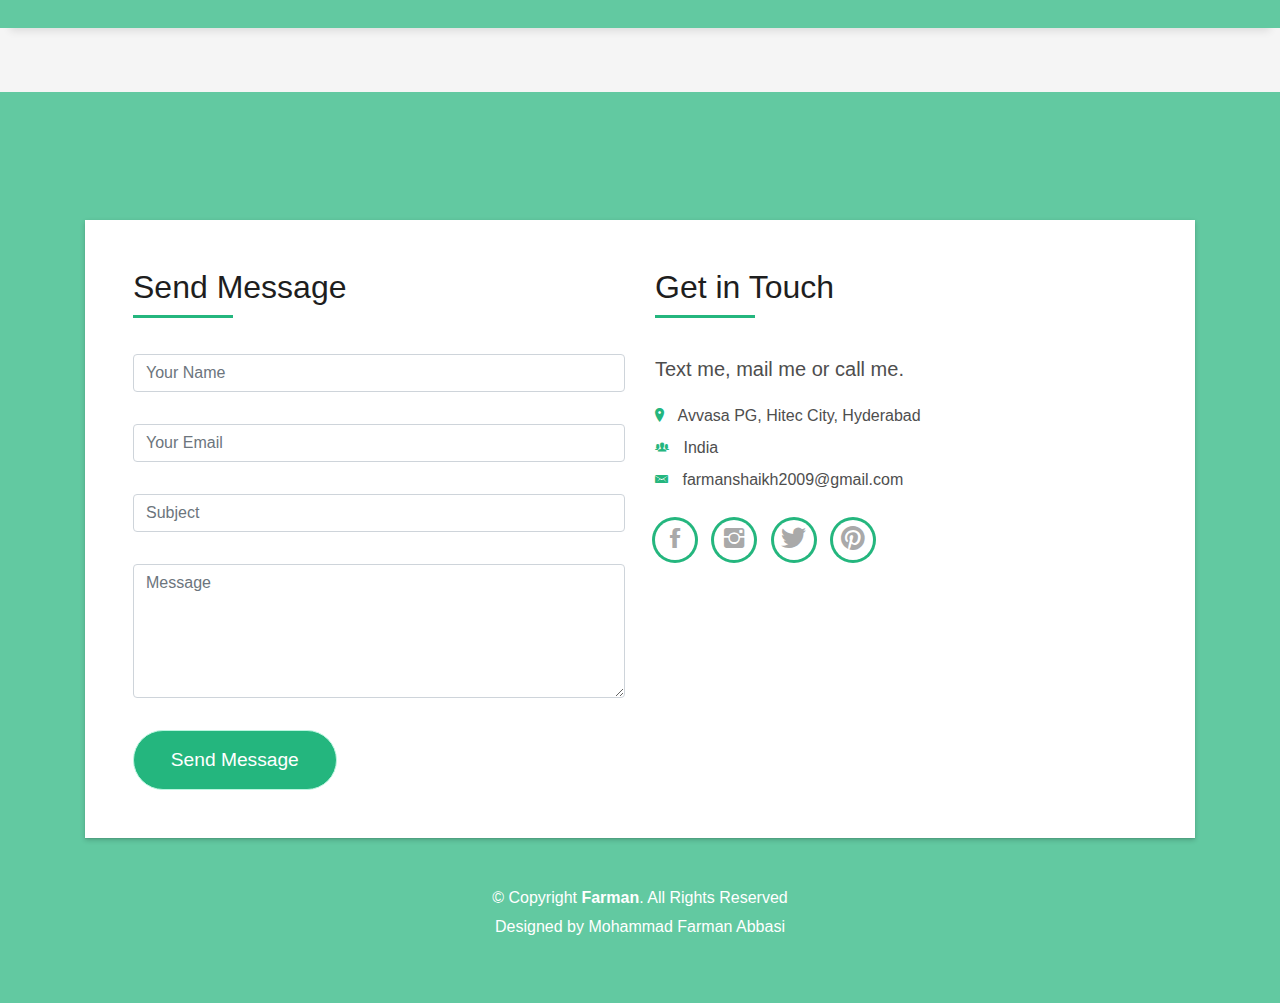
==== commit f2dd2596: "added forms feature" ====
--- a/index.html
+++ b/index.html
@@ -803,7 +803,7 @@
                     </h5>
                   </div>
                   <div>
-                      <form action="" method="post" role="form" class="contactForm">
+                      <form action="" method="post" role="form" class="contactForm" data-netlify="true">
                       <div id="sendmessage">Your message has been sent. Thank you!</div>
                       <div id="errormessage"></div>
                       <div class="row">
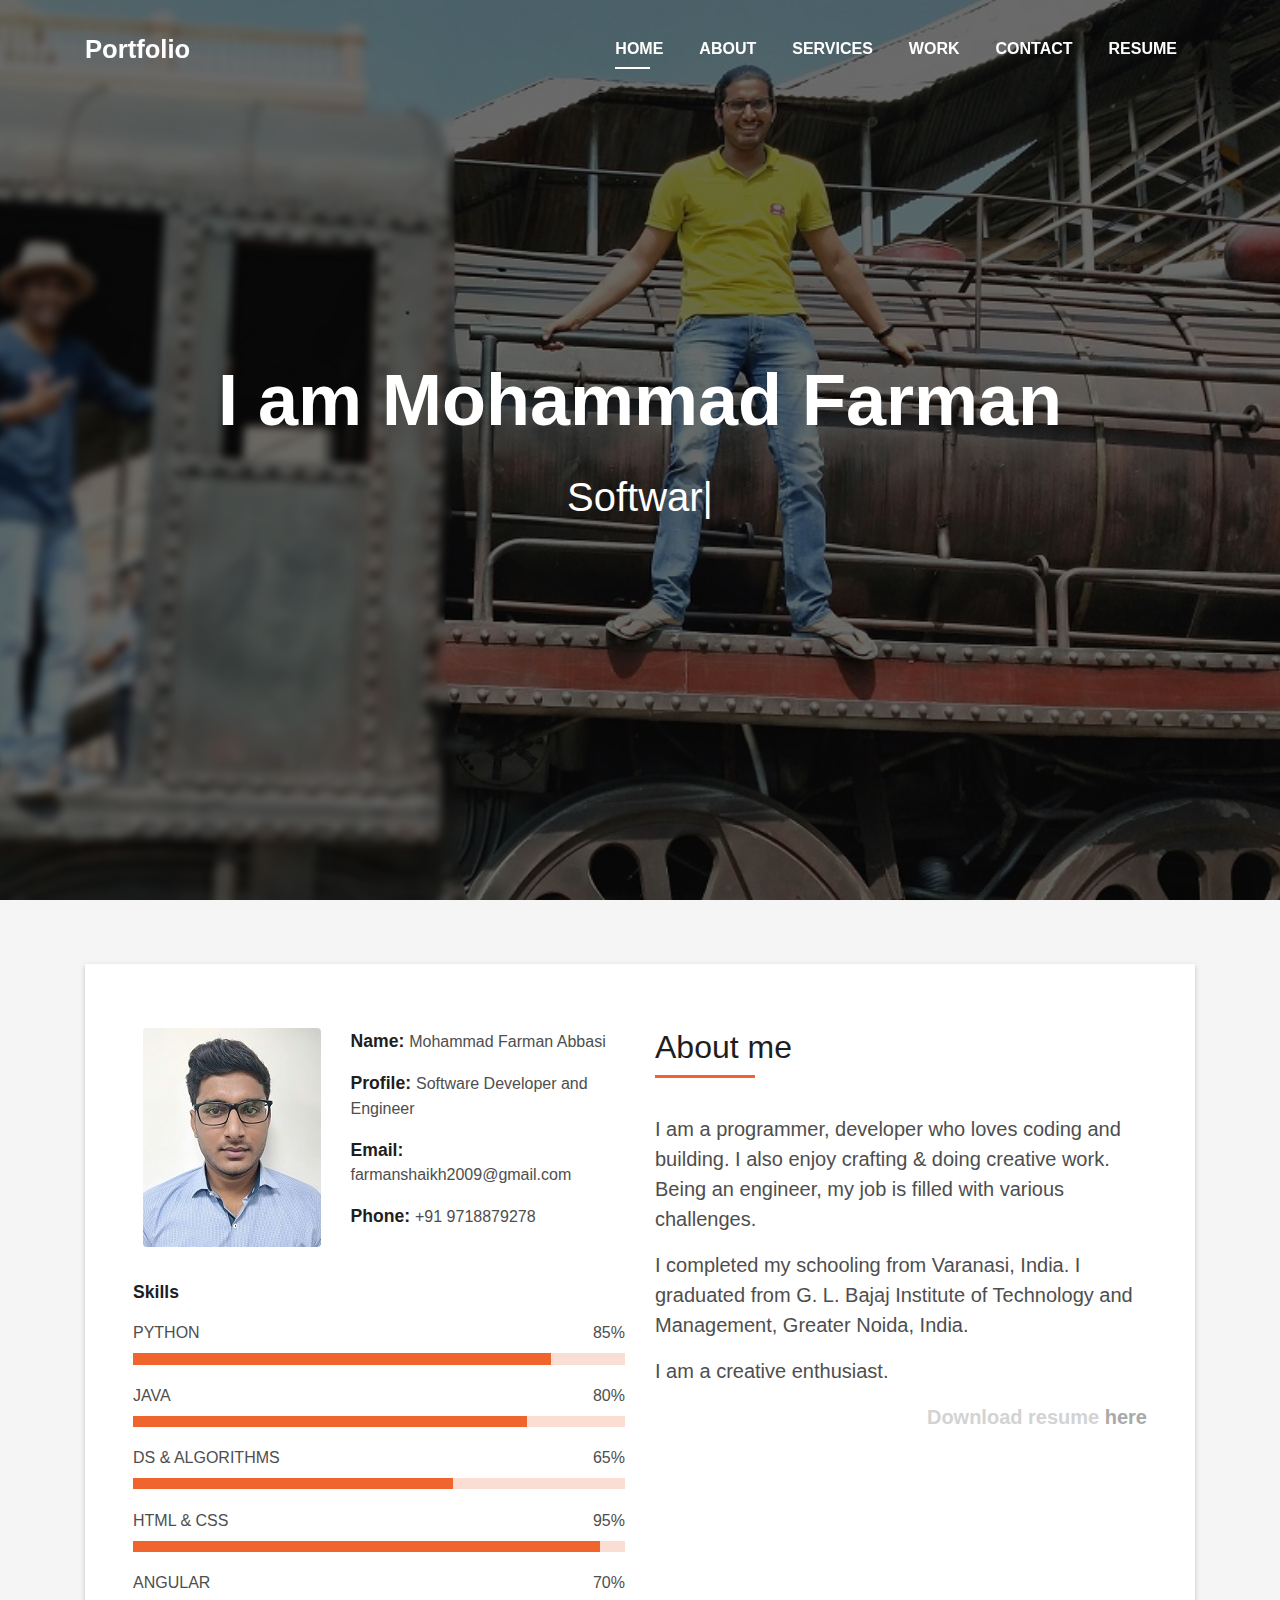
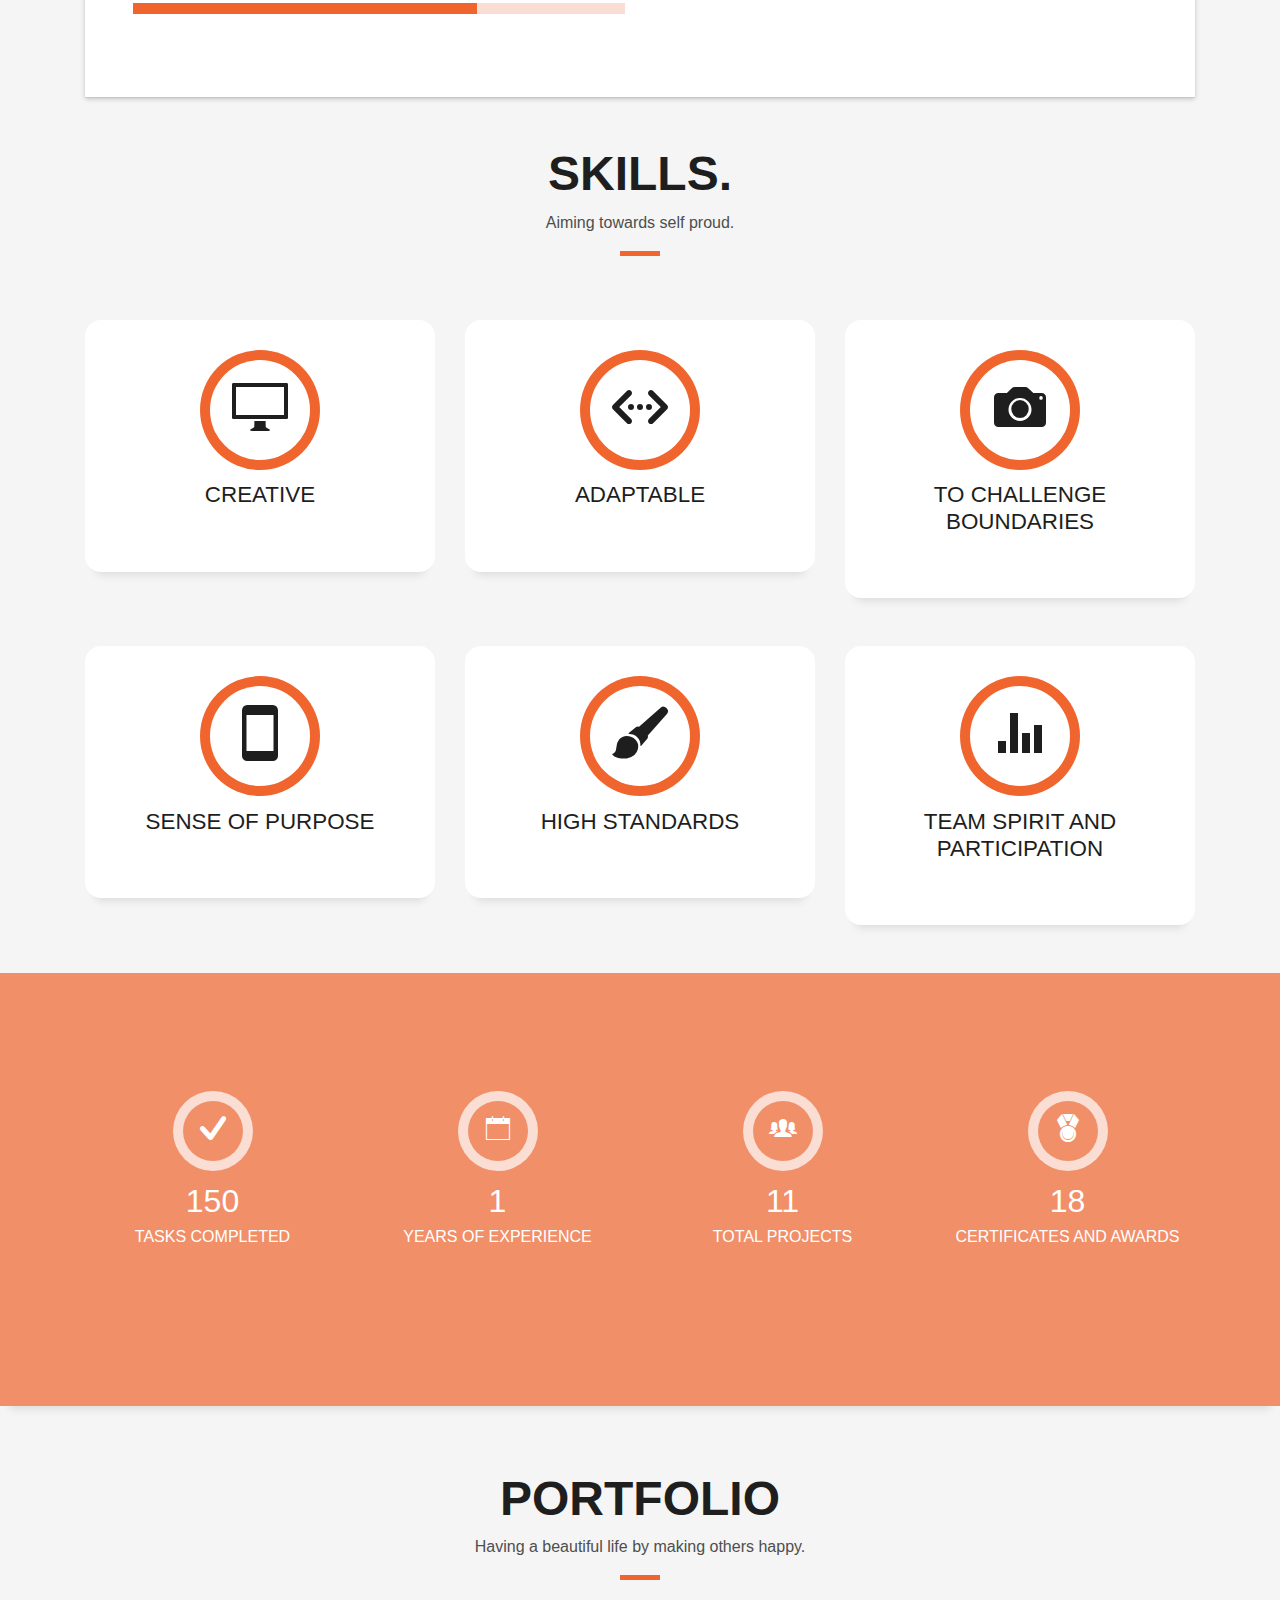
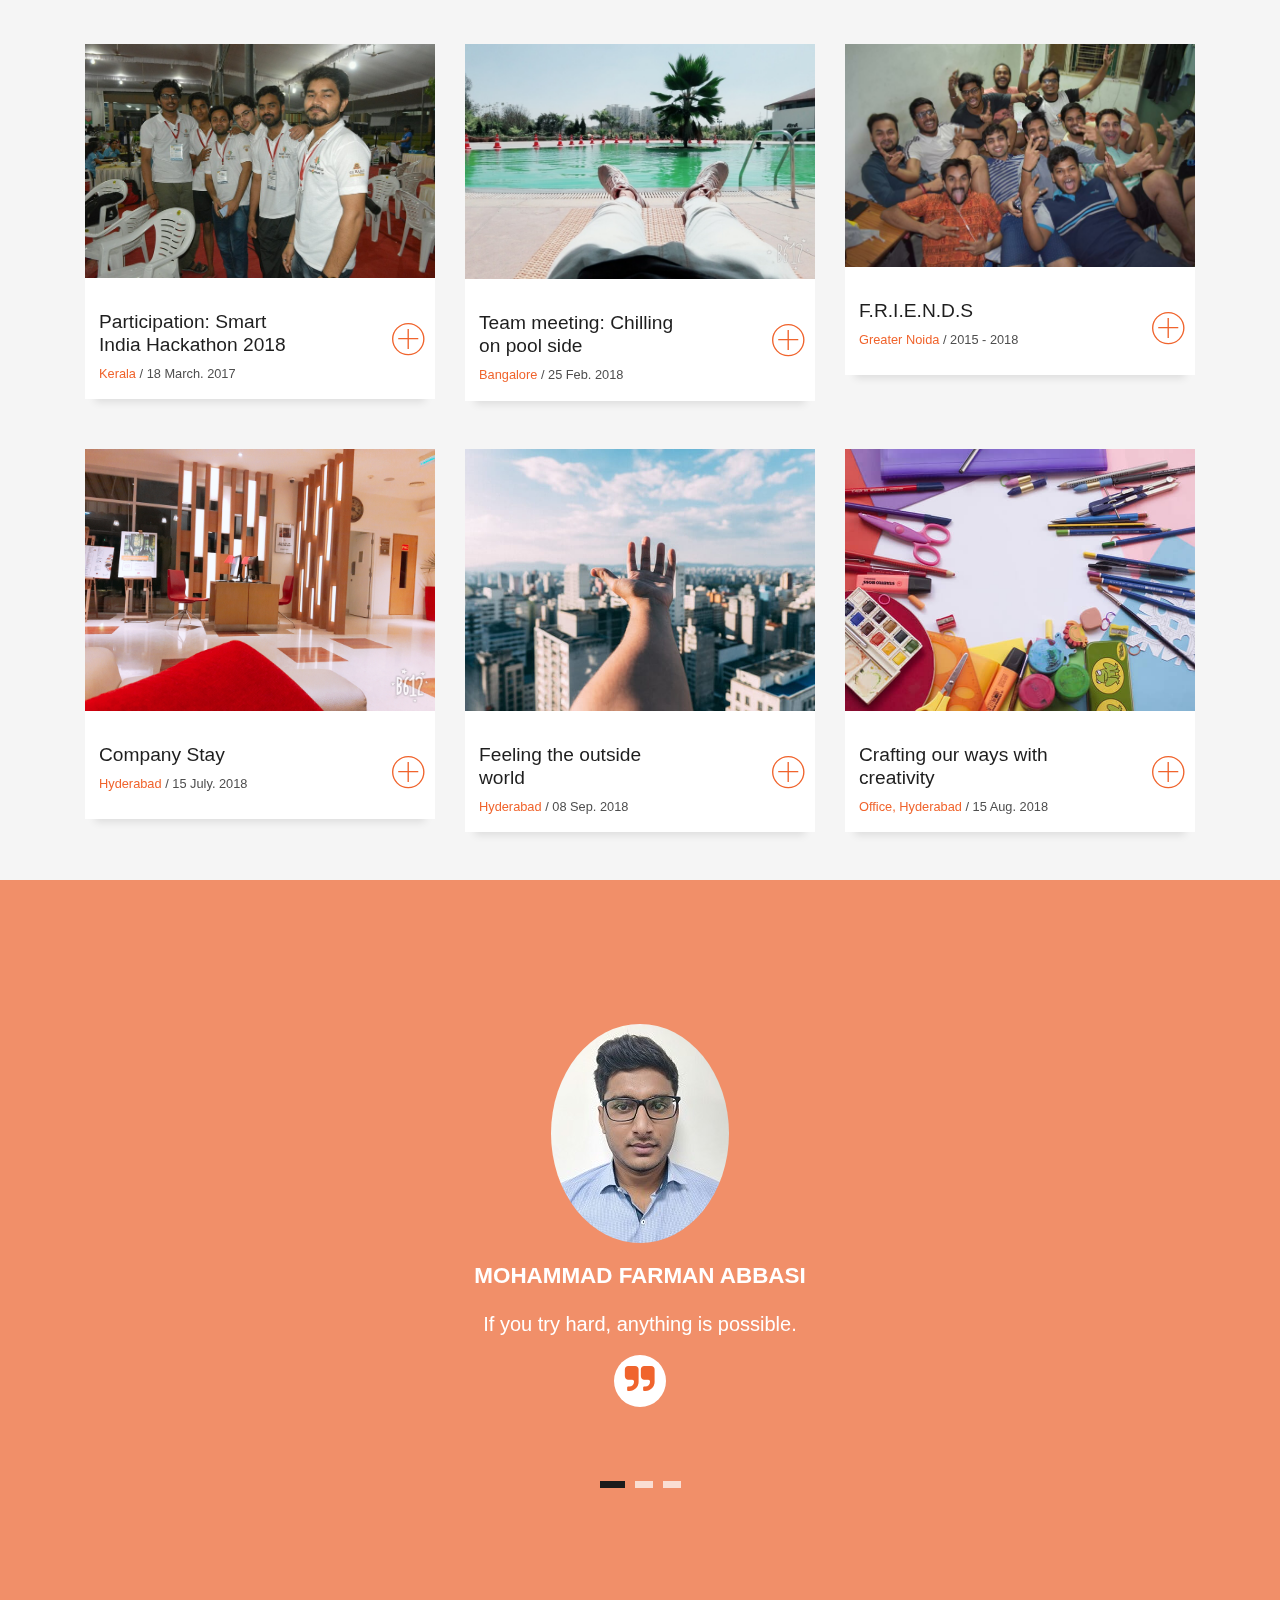
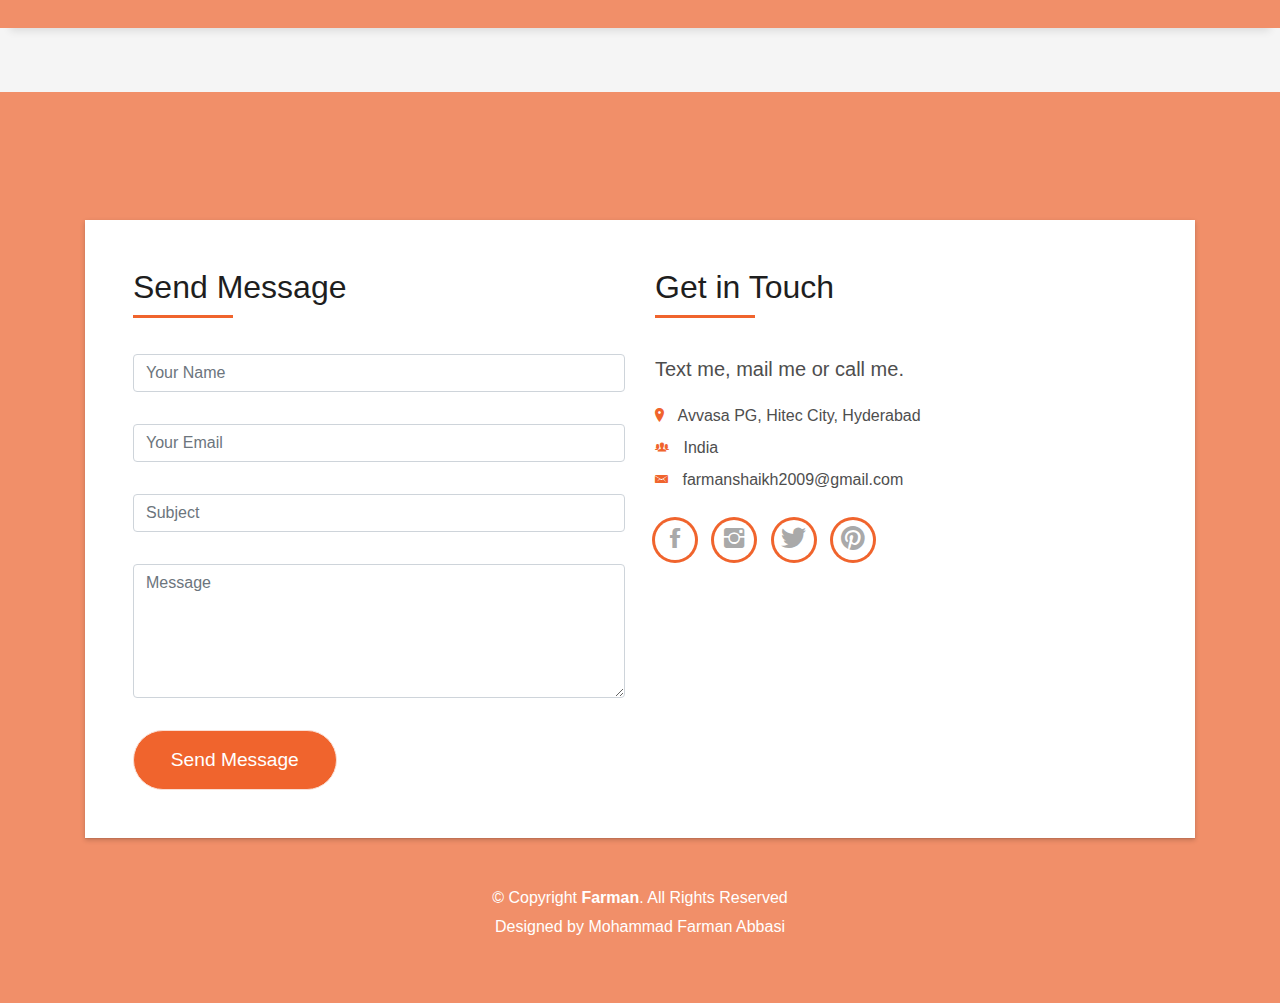
==== commit bca313ac: "Update index.html" ====
--- a/index.html
+++ b/index.html
@@ -803,7 +803,7 @@
                     </h5>
                   </div>
                   <div>
-                      <form action="" method="post" role="form" class="contactForm" data-netlify="true">
+                      <form action="" method="post" role="form" class="contactForm" netlify>
                       <div id="sendmessage">Your message has been sent. Thank you!</div>
                       <div id="errormessage"></div>
                       <div class="row">
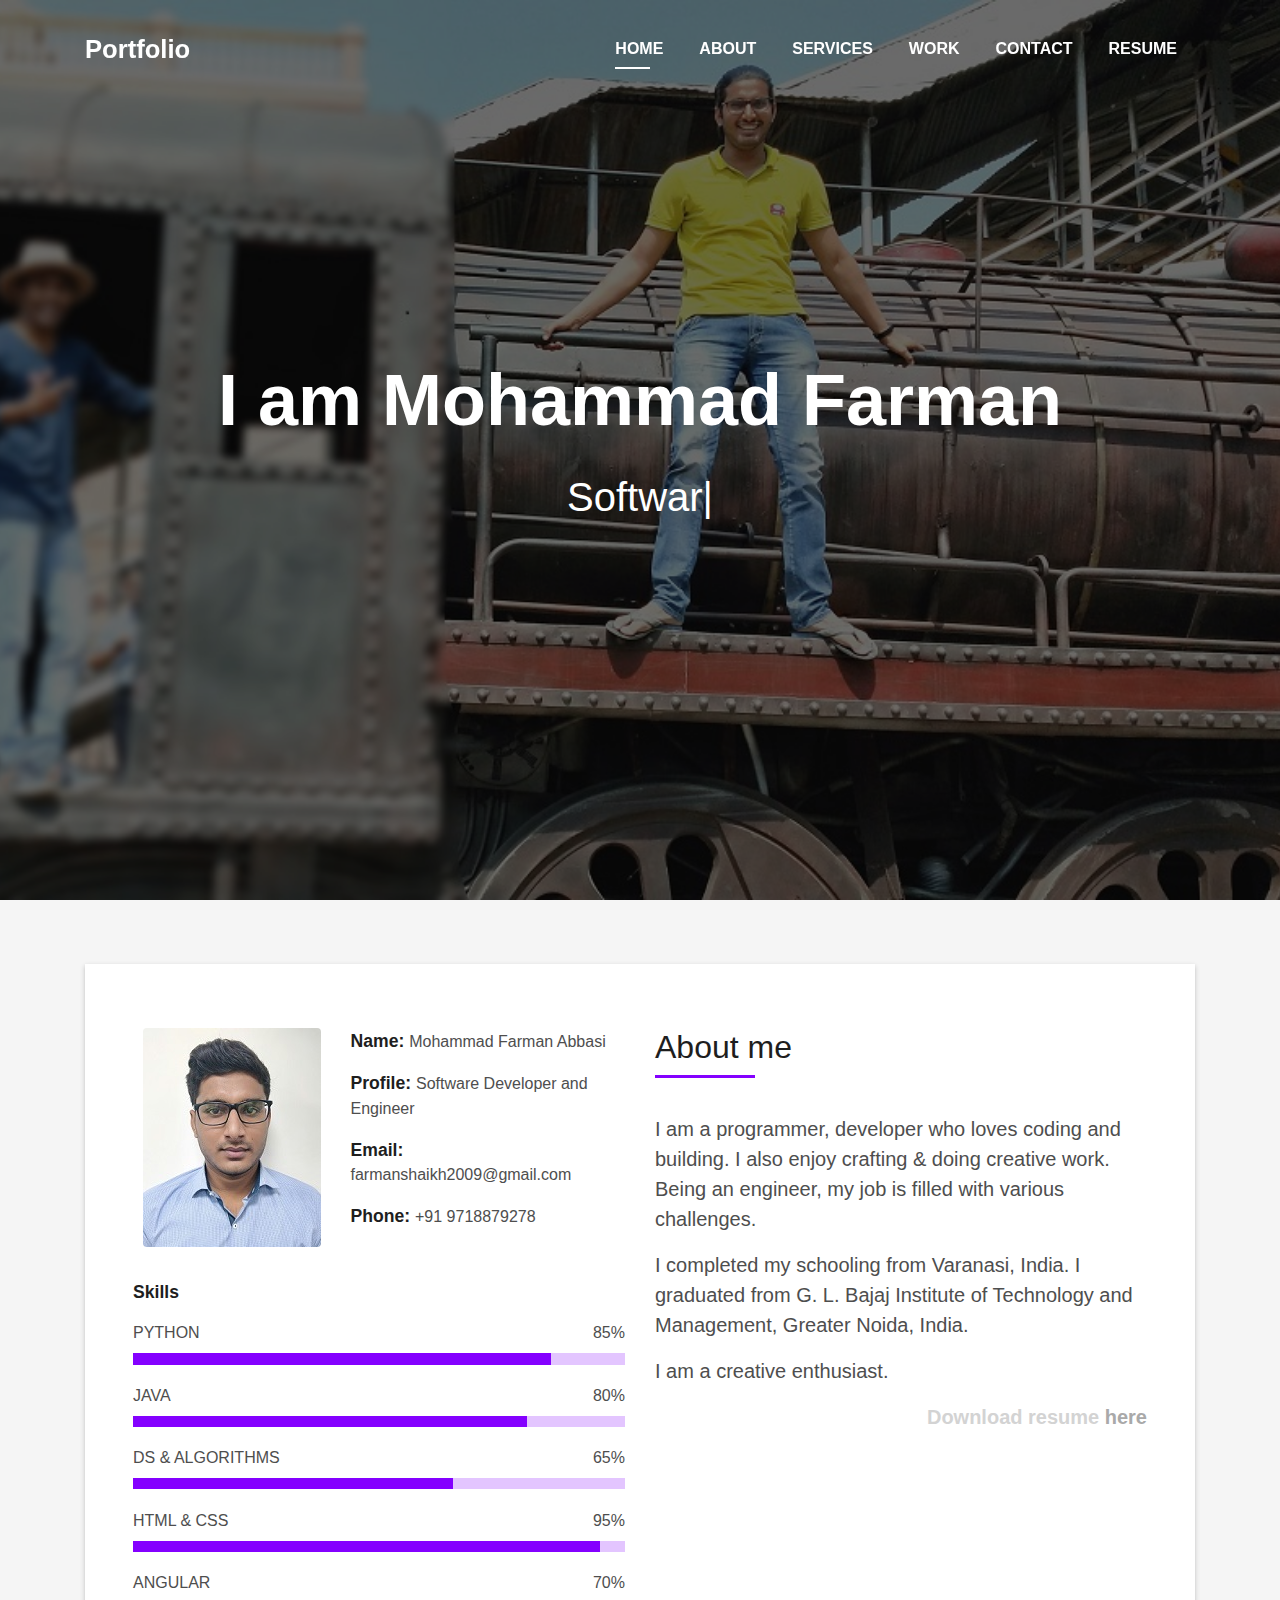
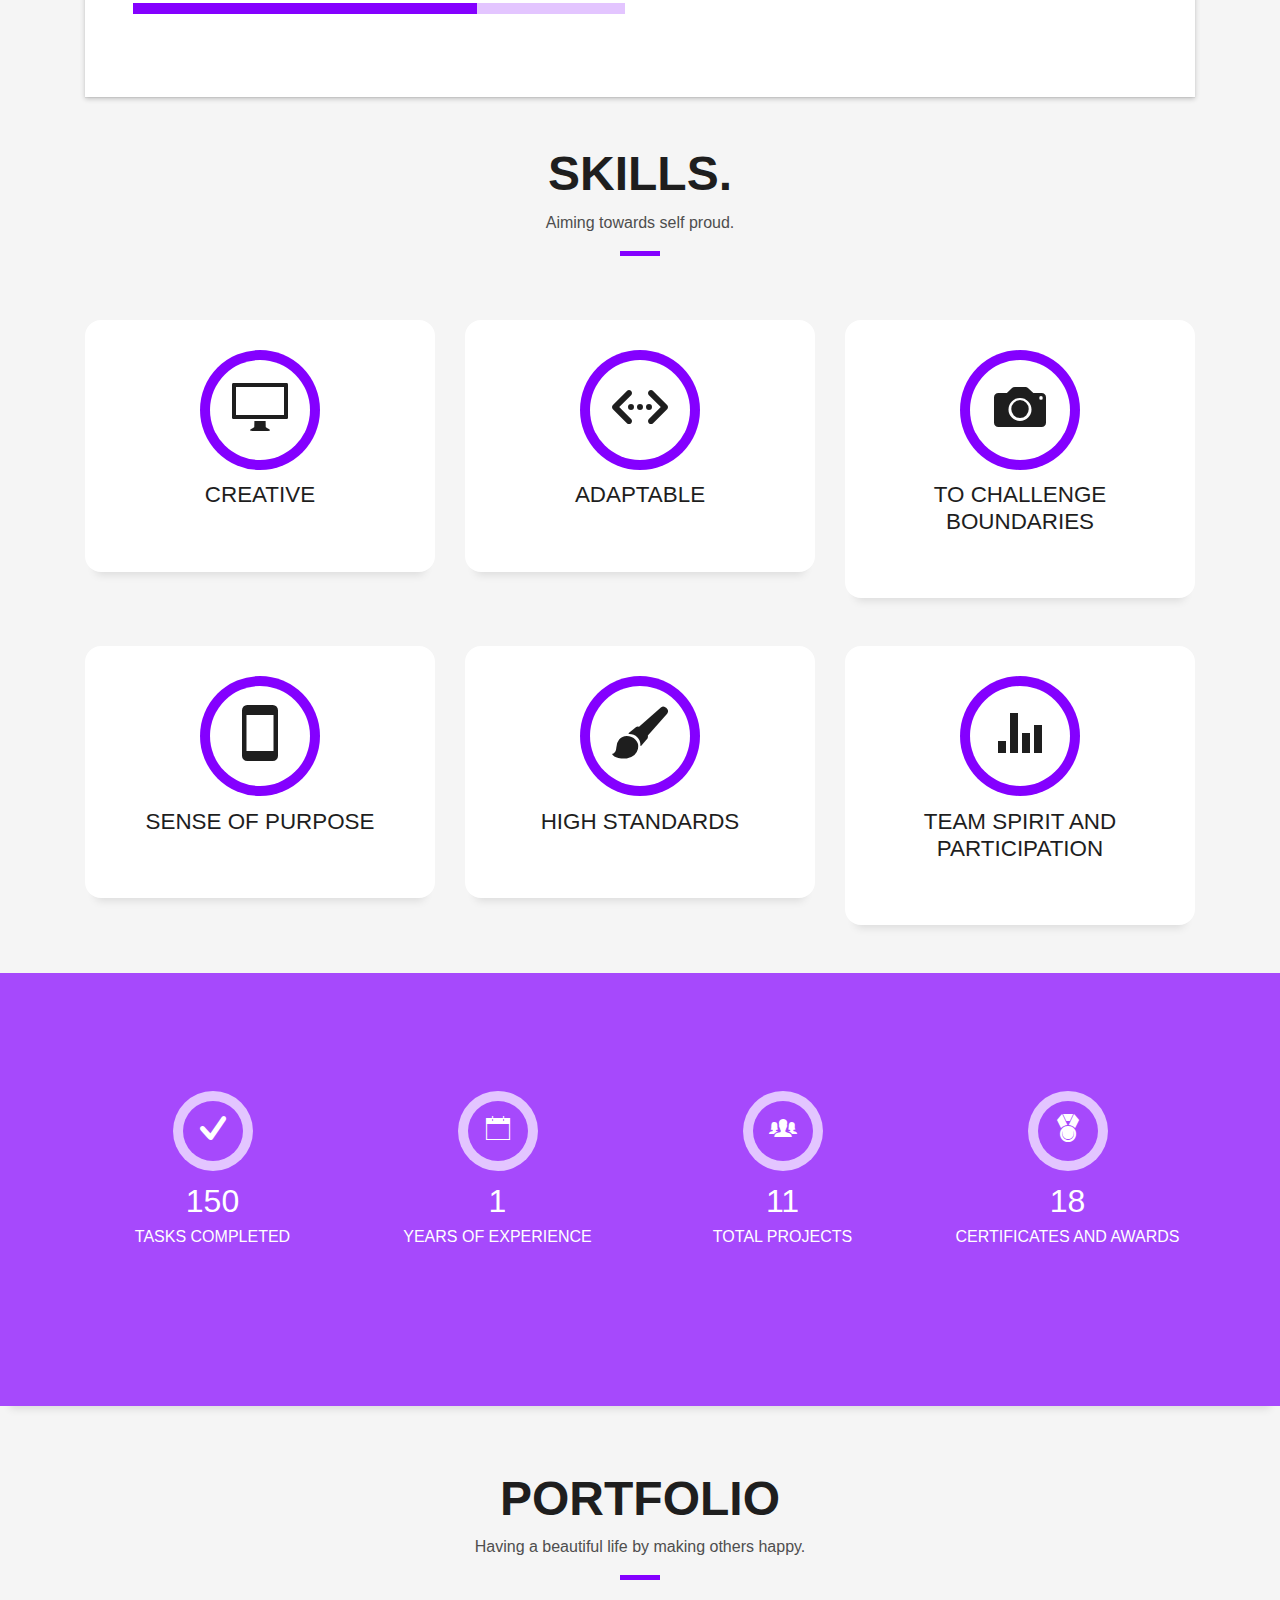
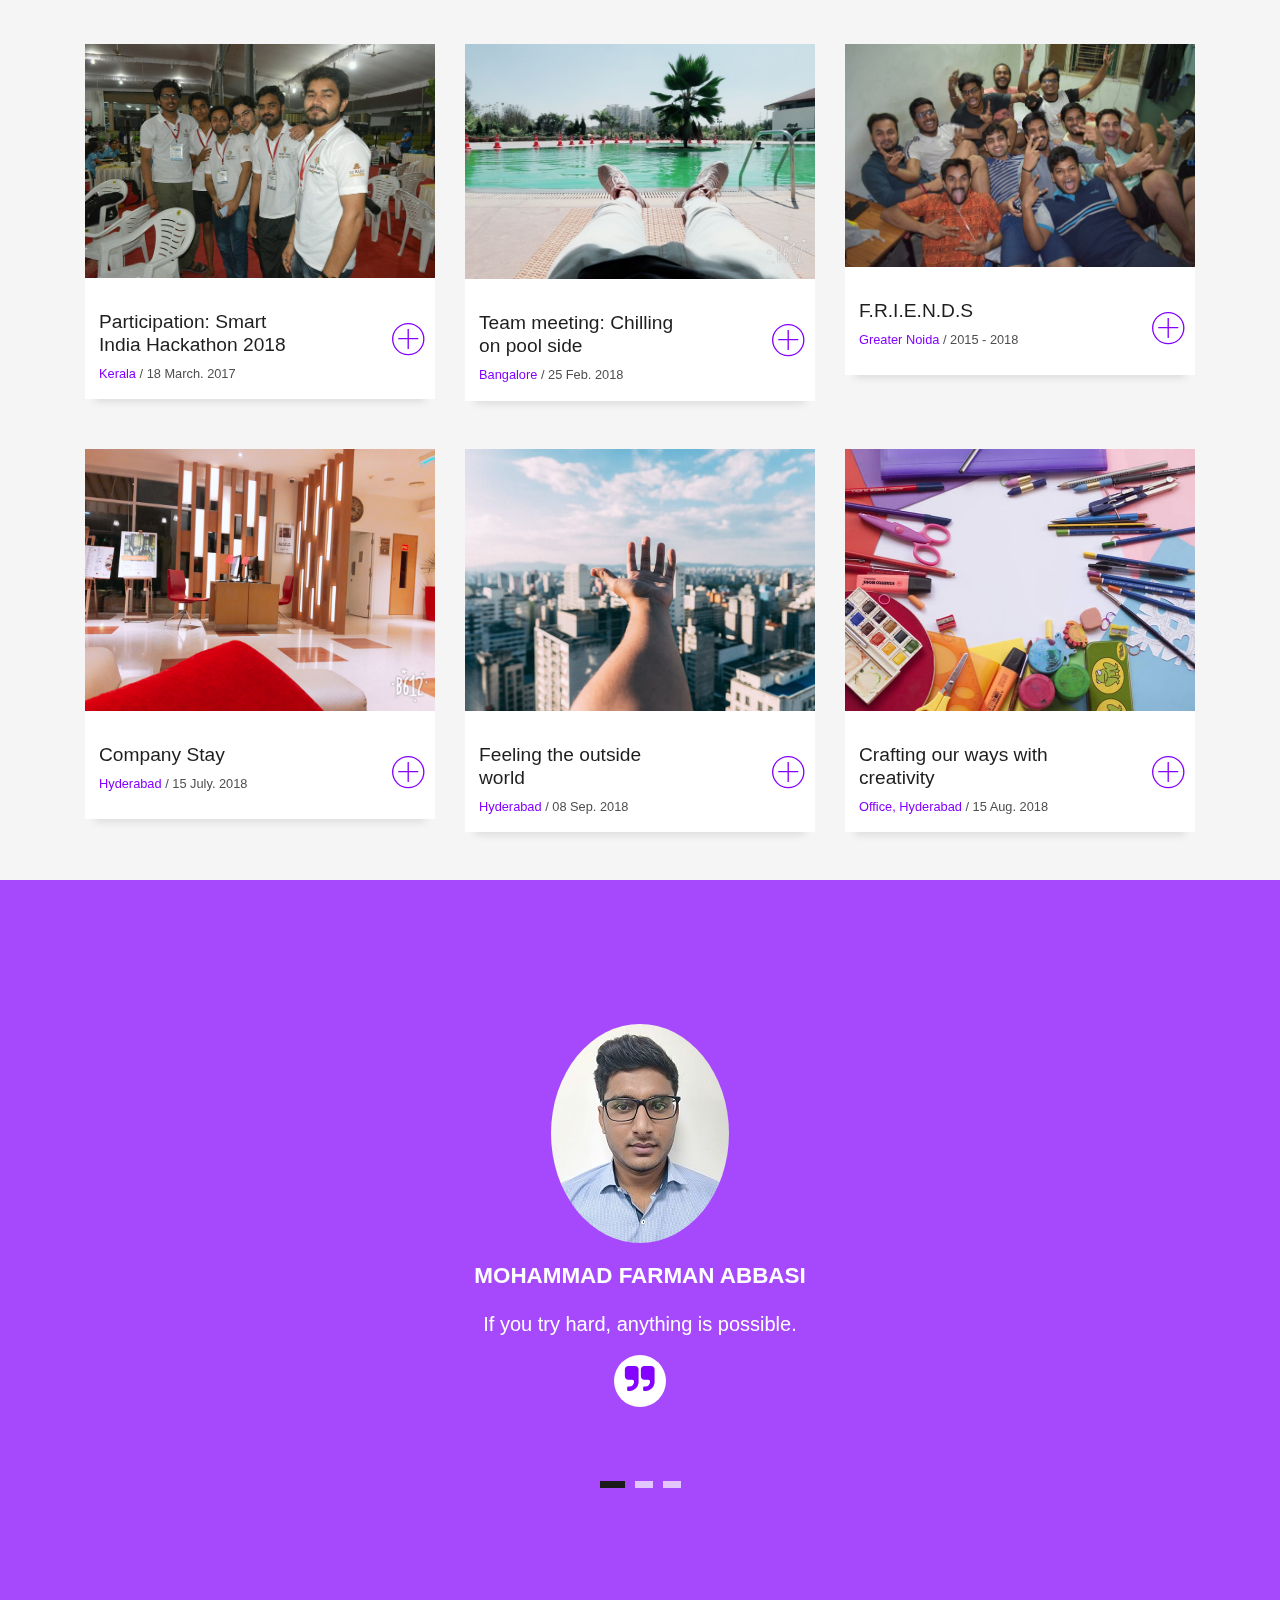
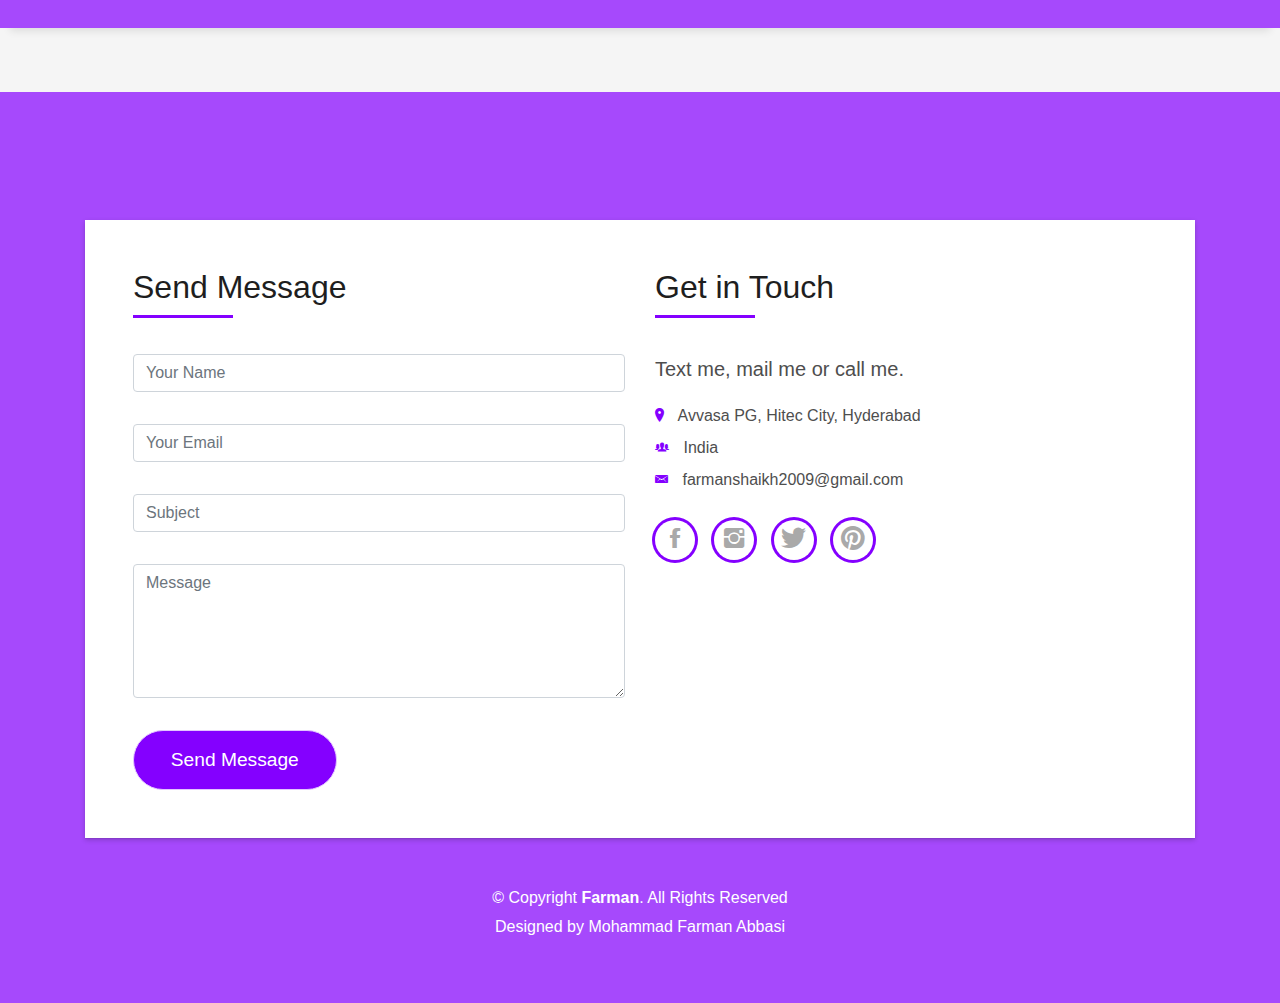
==== commit baecb688: "Increased DS score" ====
--- a/index.html
+++ b/index.html
@@ -256,7 +256,7 @@
                     <div class="progress-bar" role="progressbar" style="width: 80%" aria-valuenow="80" aria-valuemin="0"
                       aria-valuemax="100"></div>
                   </div>
-                  <span>DS & ALGORITHMS</span> <span class="pull-right">65%</span>
+                  <span>DS & ALGORITHMS</span> <span class="pull-right">75%</span>
                   <div class="progress">
                     <div class="progress-bar" role="progressbar" style="width: 65%" aria-valuenow="65" aria-valuemin="0"
                       aria-valuemax="100"></div>
@@ -831,6 +831,7 @@
                             <div class="validation"></div>
                           </div>
                         </div>
+                        <div data-netlify-recaptcha="true"></div>
                         <div class="col-md-12">
                           <button type="submit"  class="button button-a button-big button-rouded">Send Message</button>
                         </div>
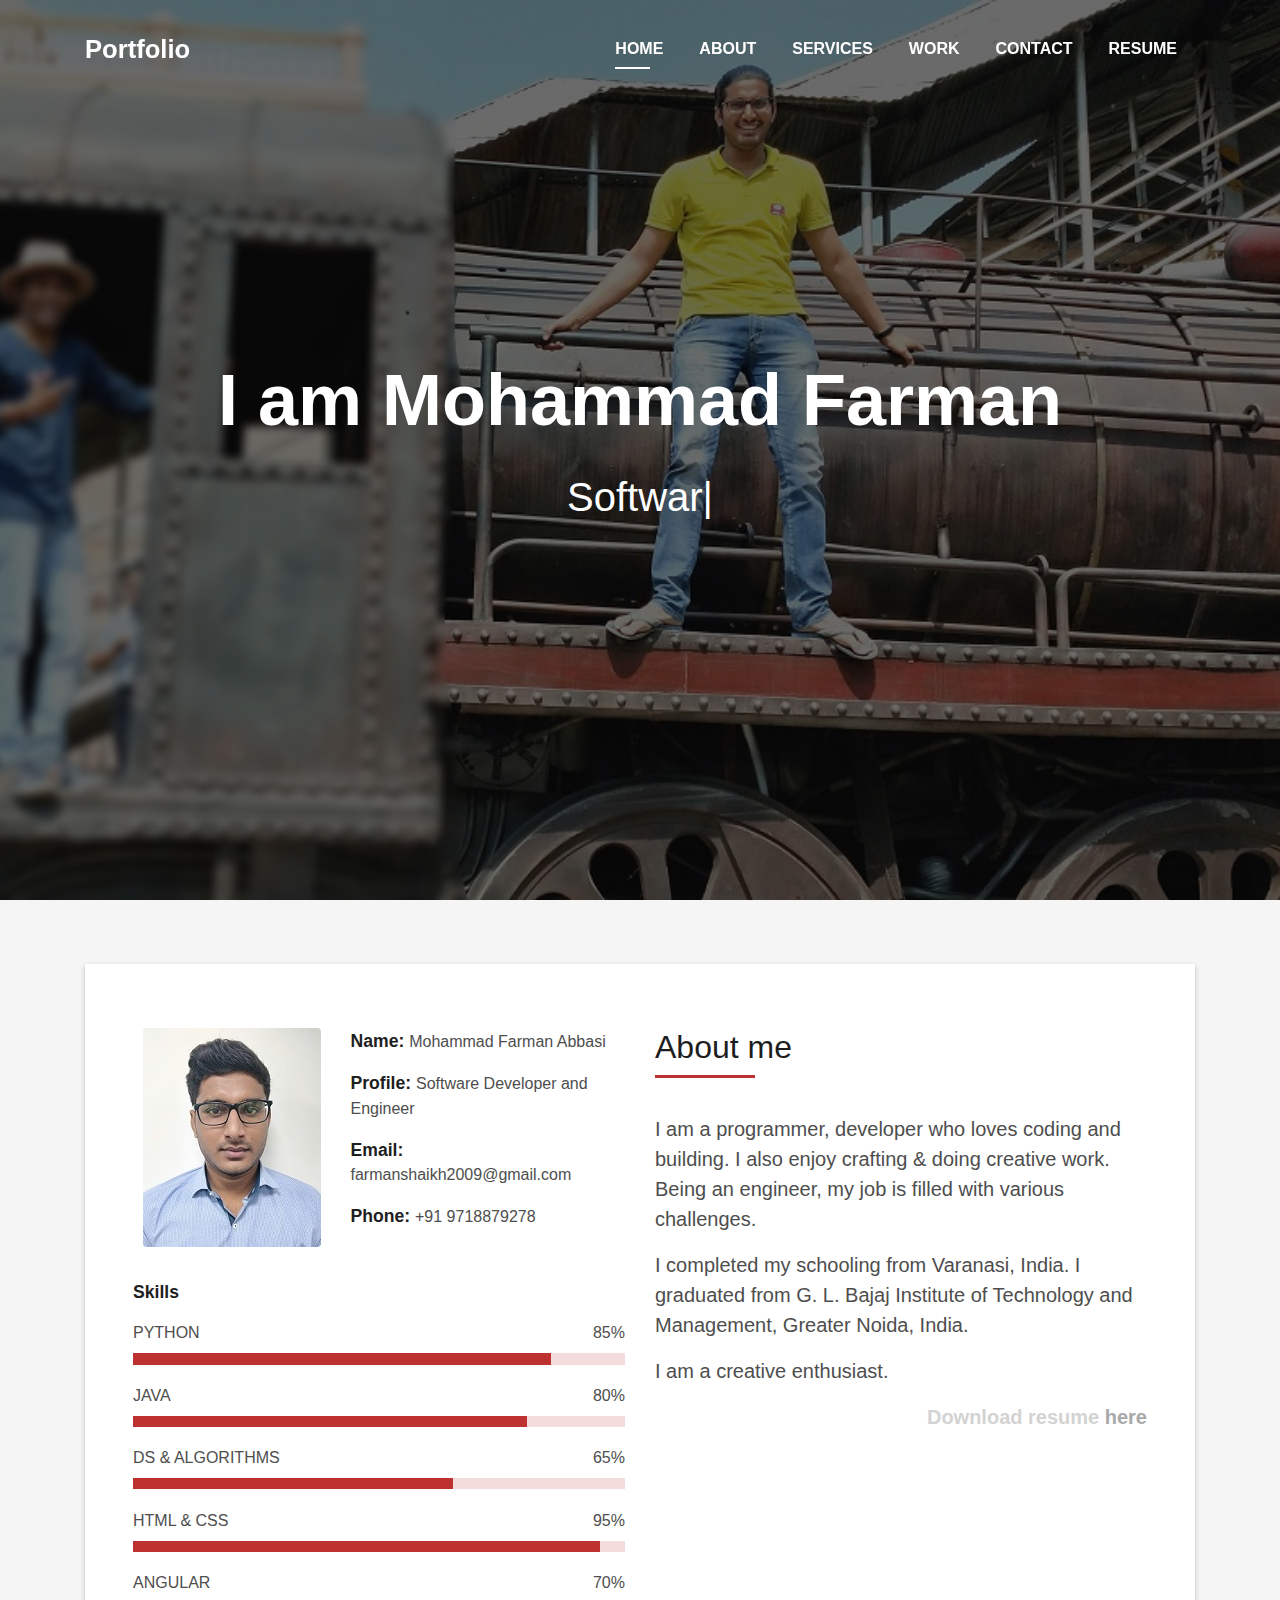
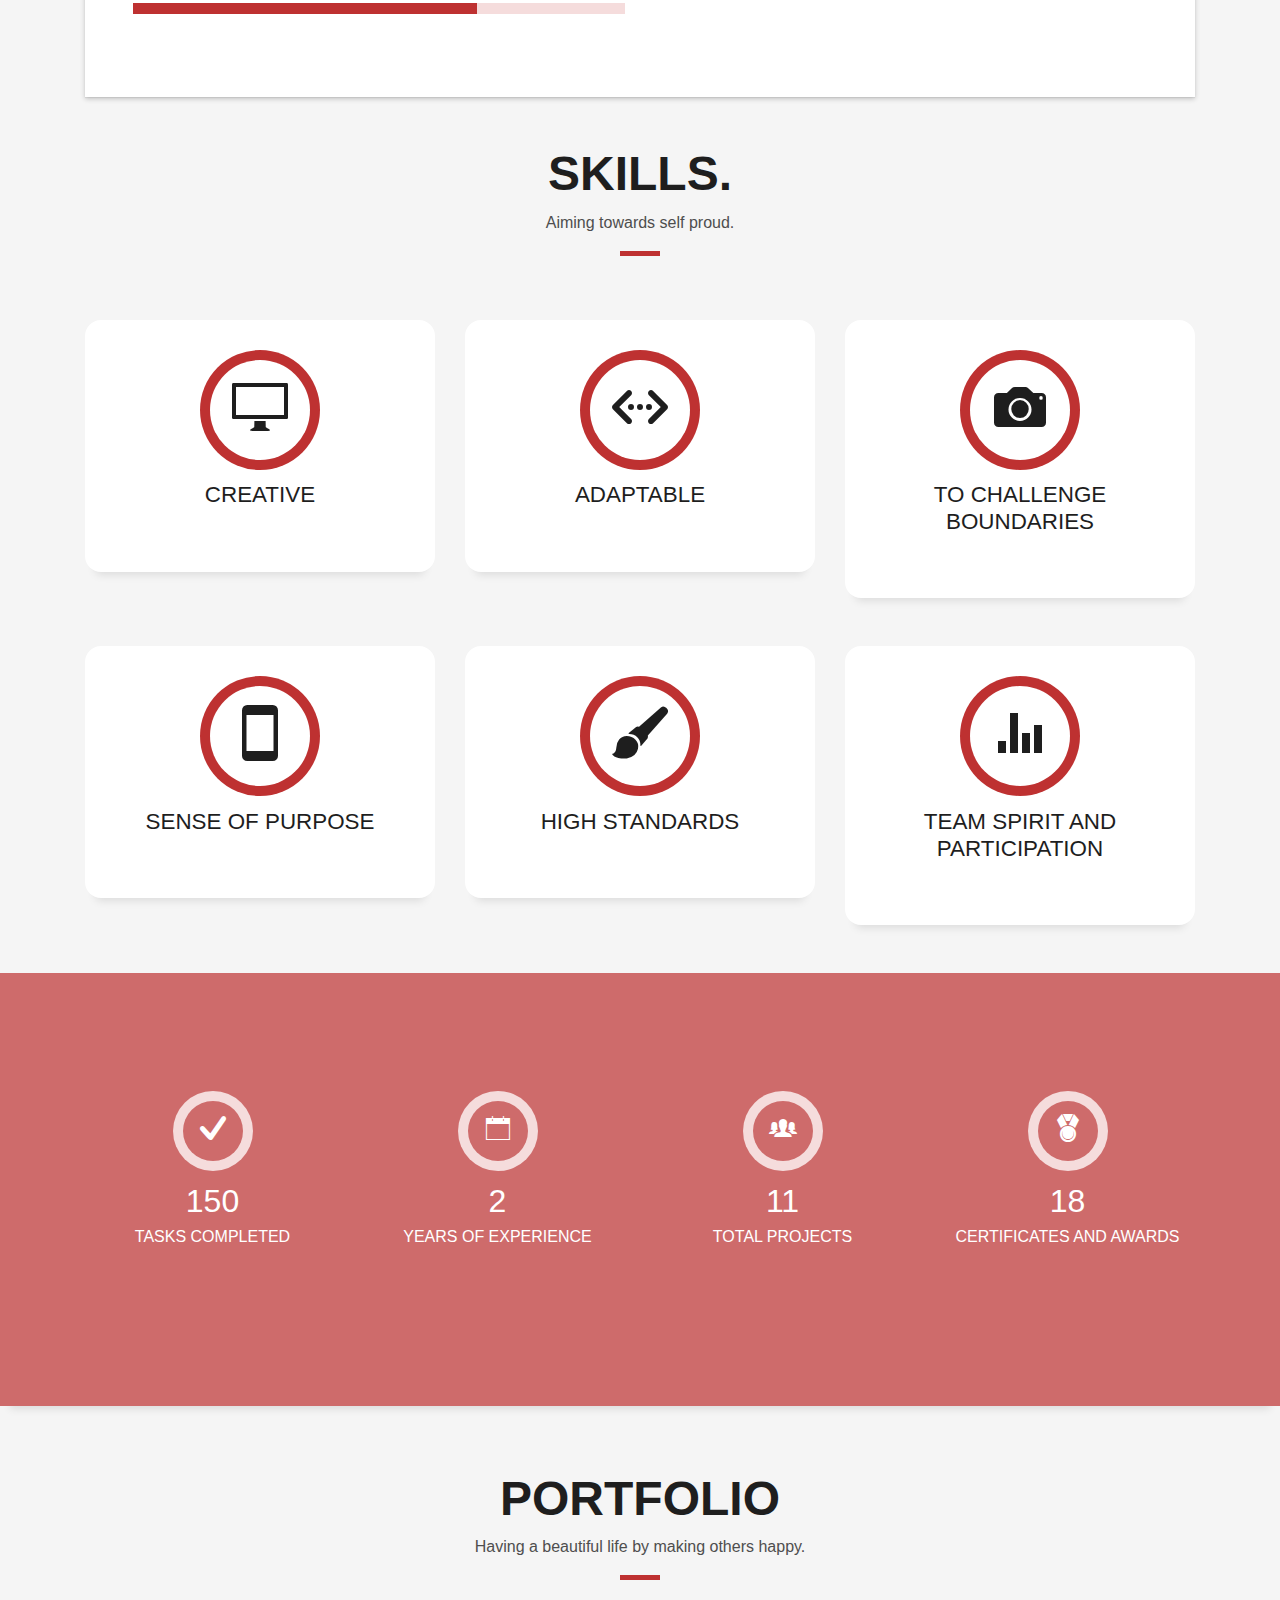
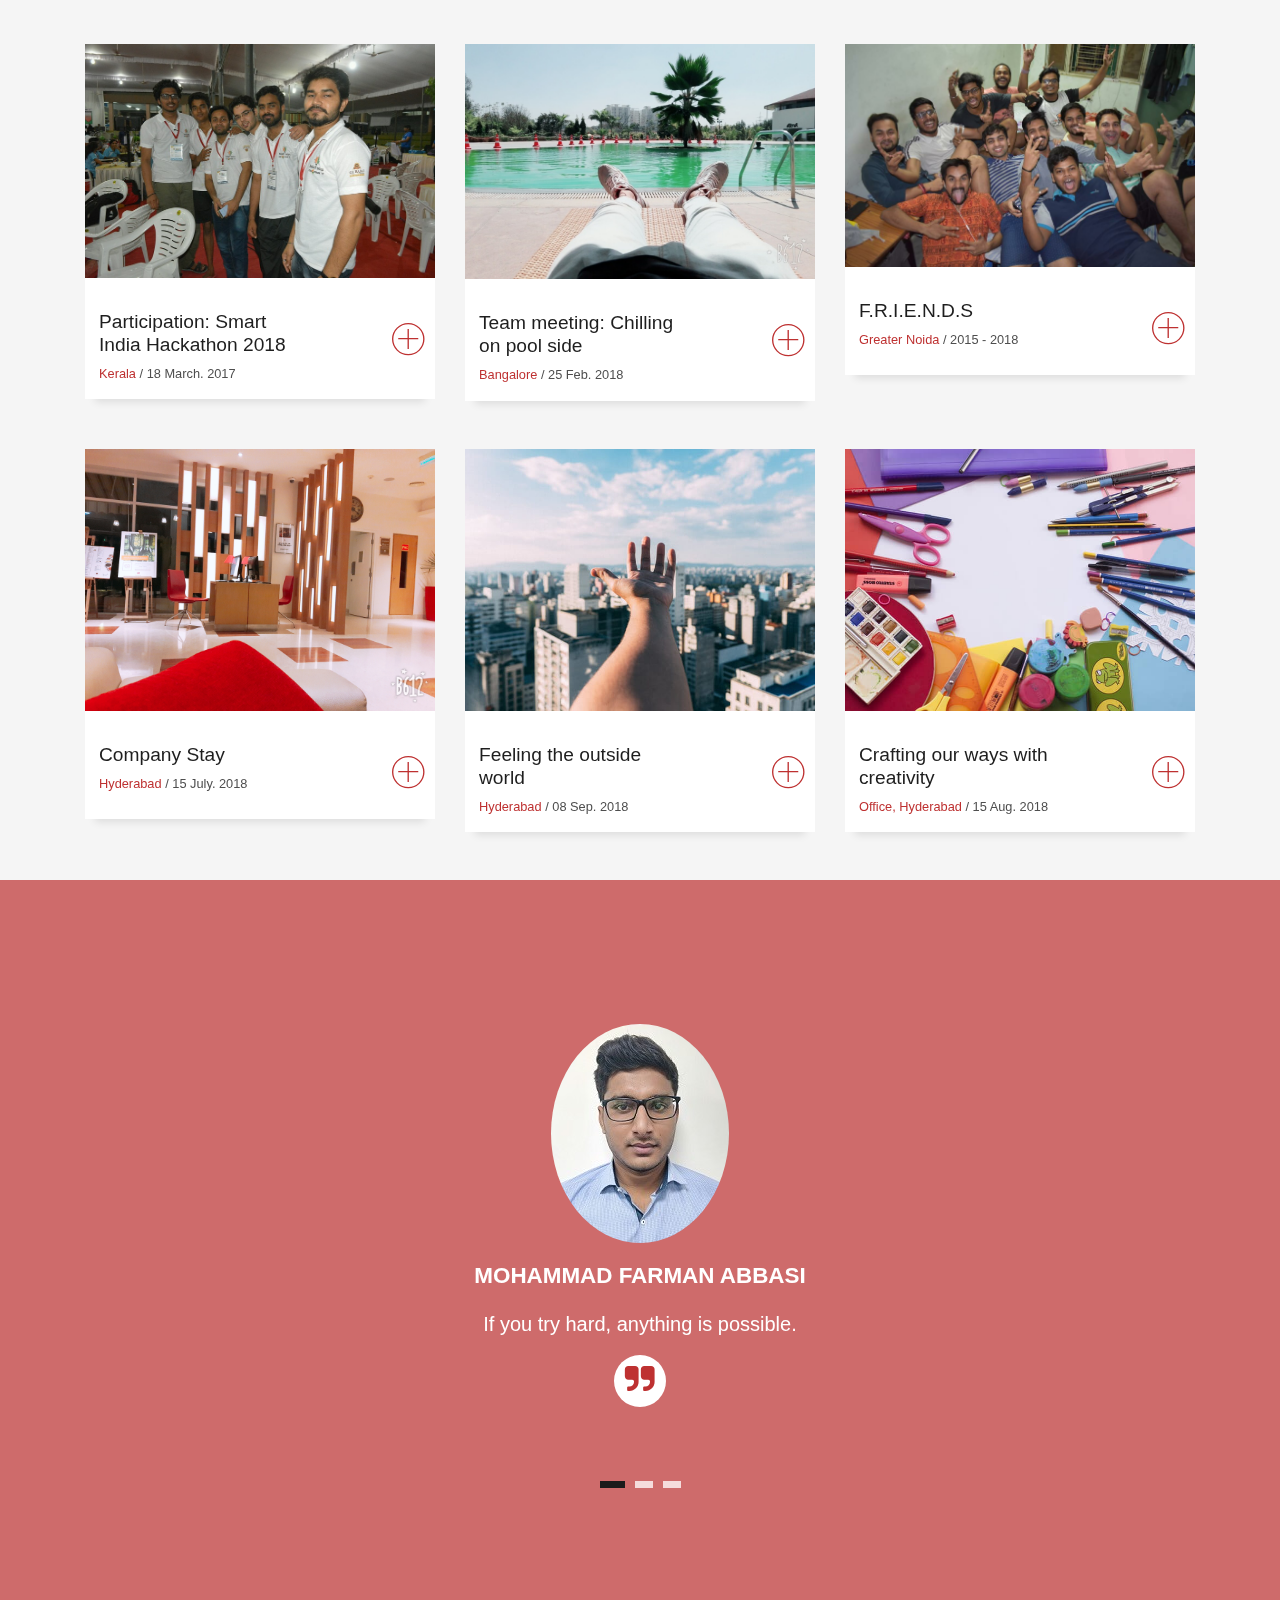
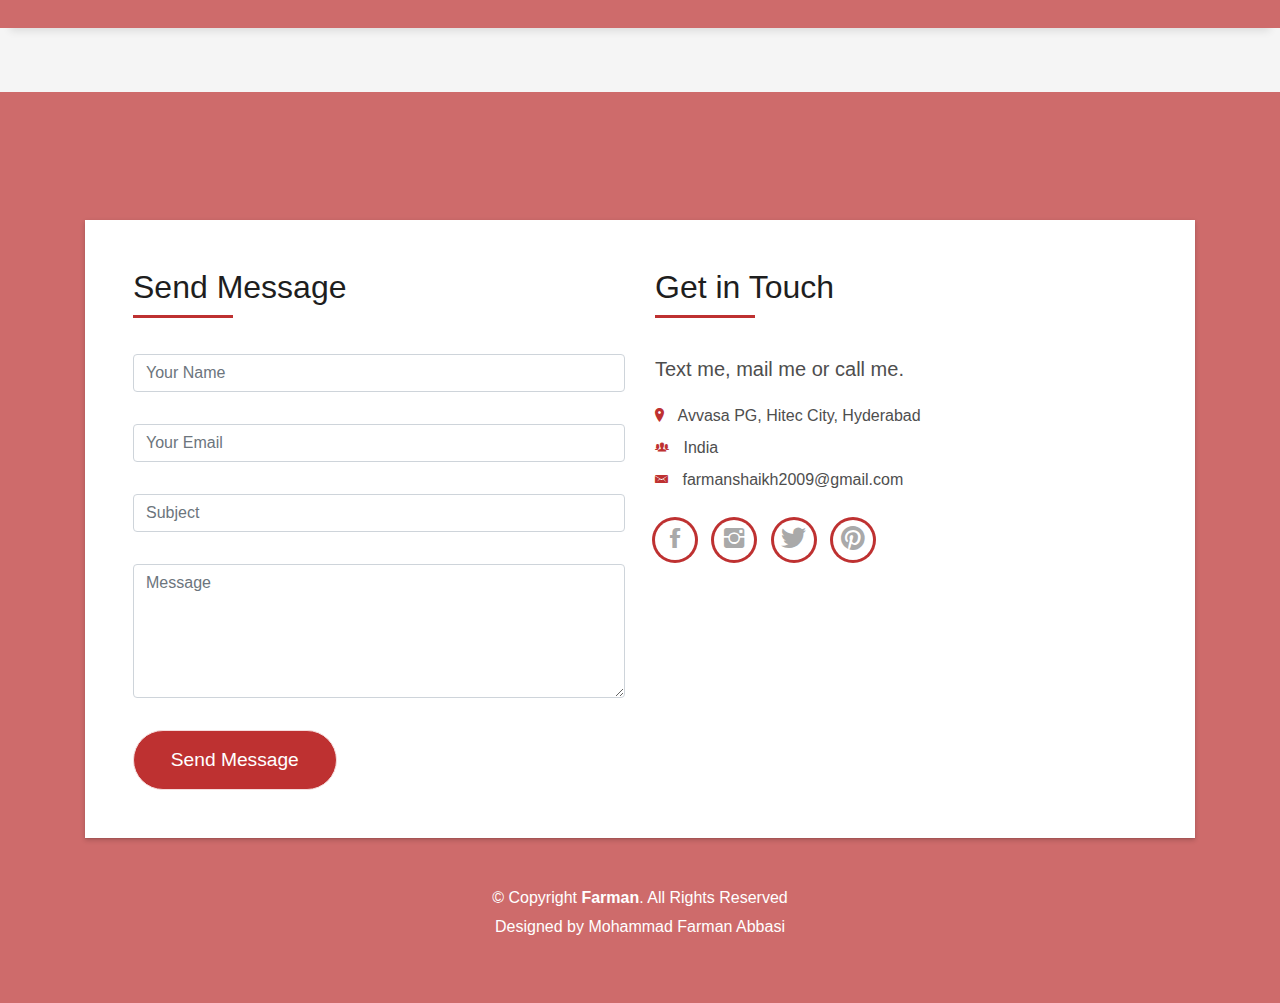
==== commit e0eb640c: "Update index.html" ====
--- a/index.html
+++ b/index.html
@@ -424,7 +424,7 @@
               <span class="ico-circle"><i class="ion-ios-calendar-outline"></i></span>
             </div>
             <div class="counter-num">
-              <p class="counter">1</p>
+              <p class="counter">2</p>
               <span class="counter-text">YEARS OF EXPERIENCE</span>
             </div>
           </div>
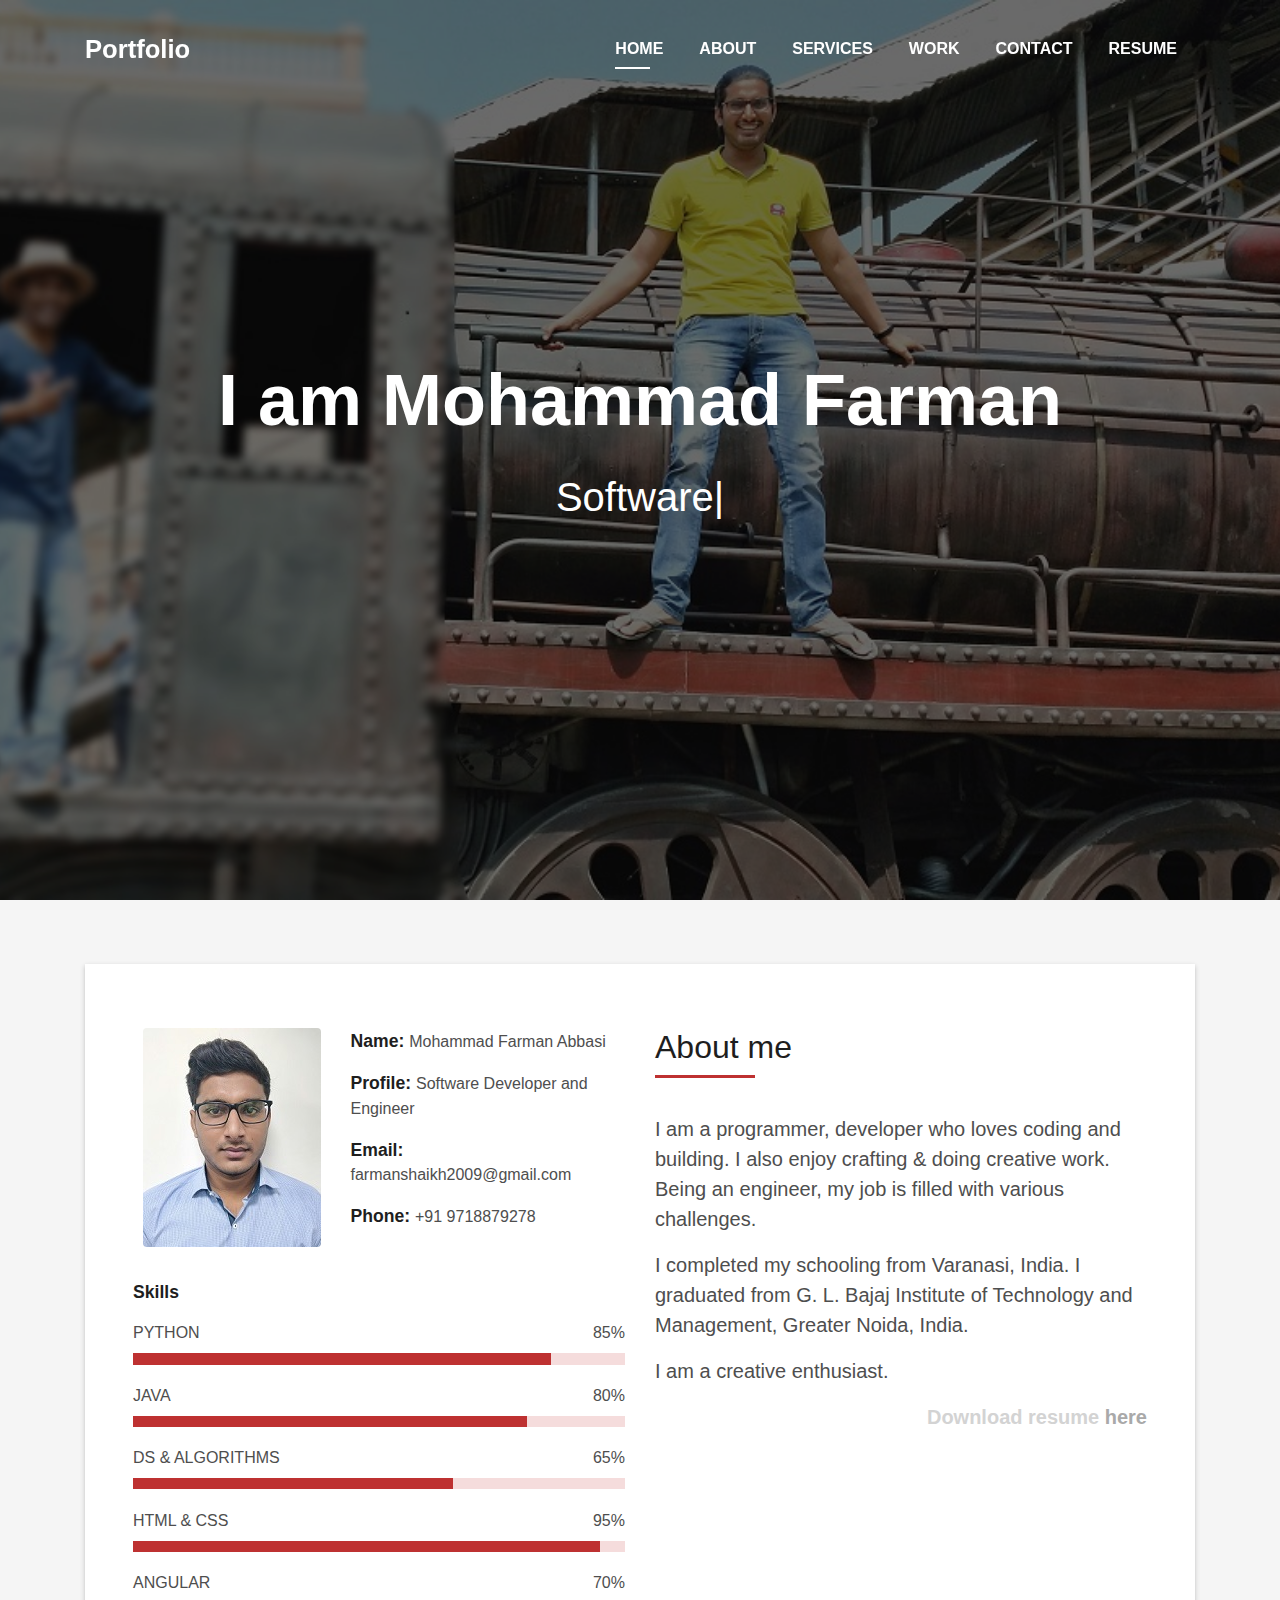
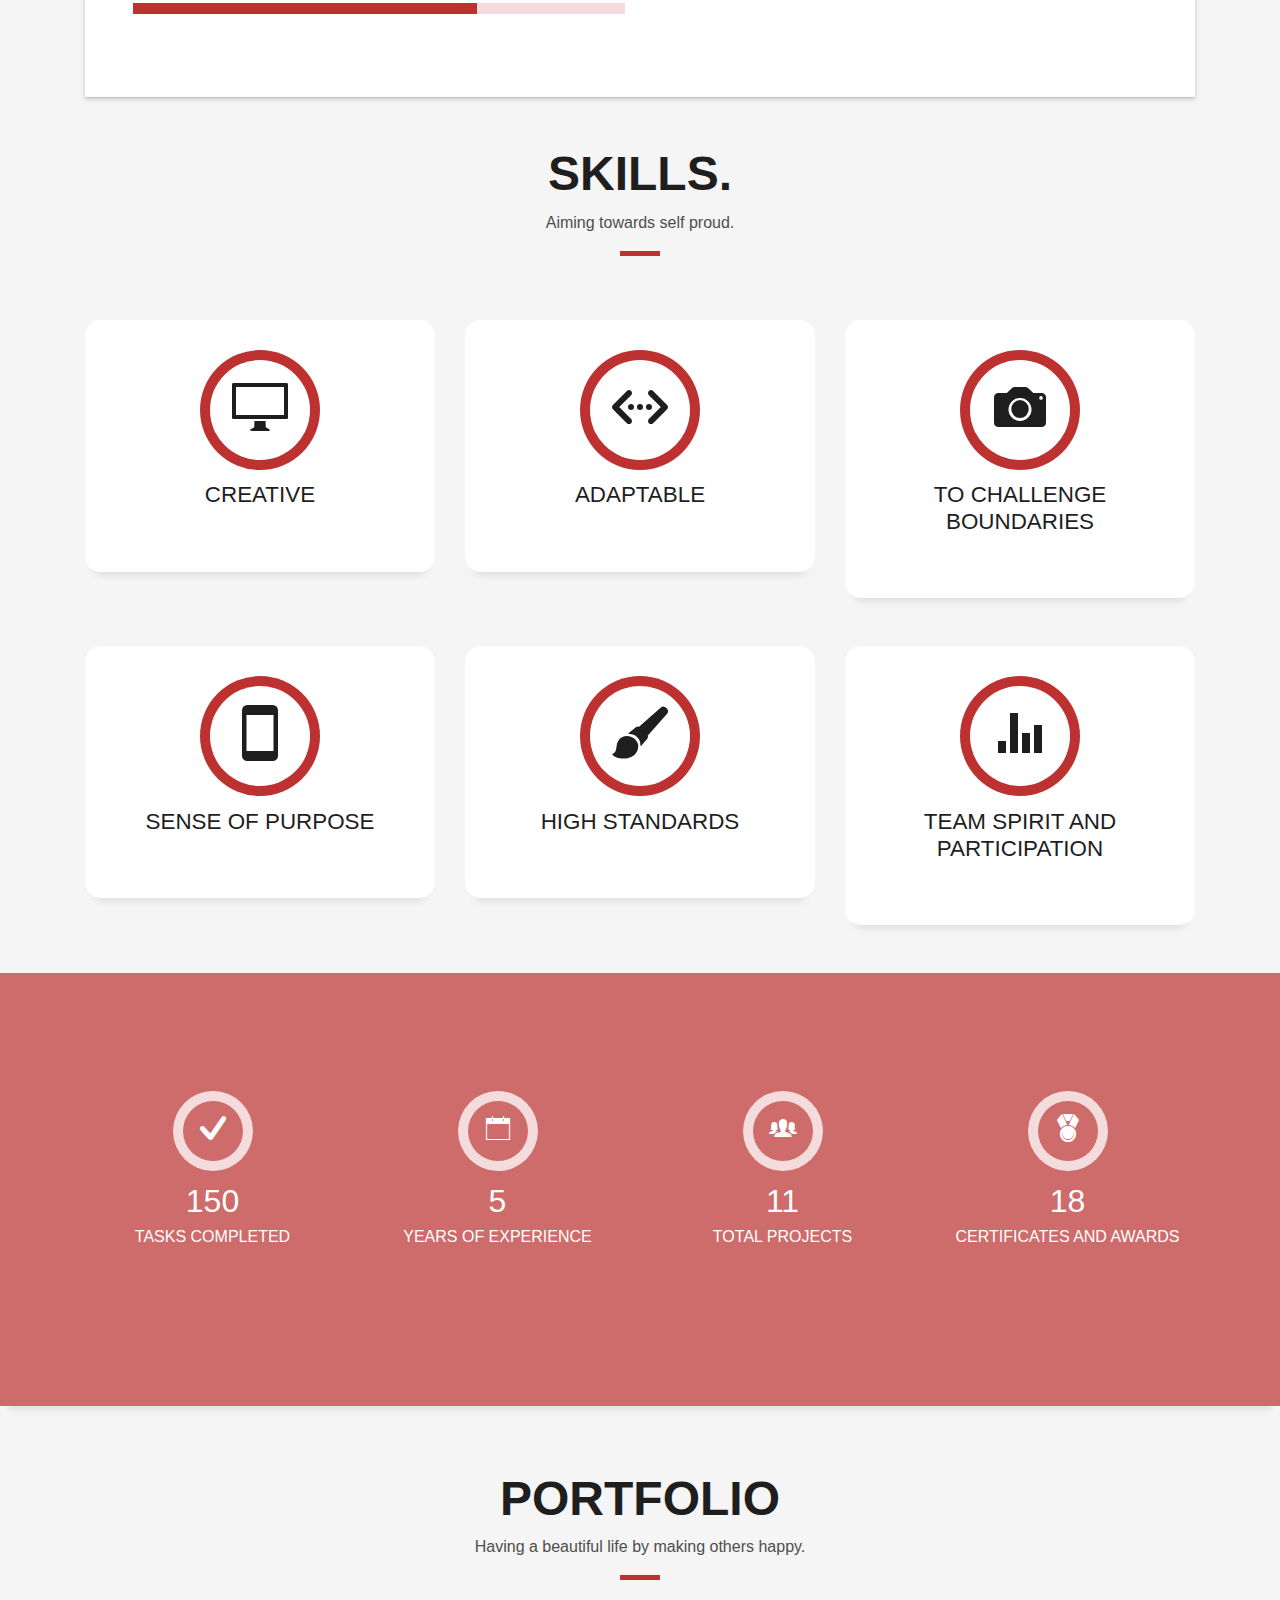
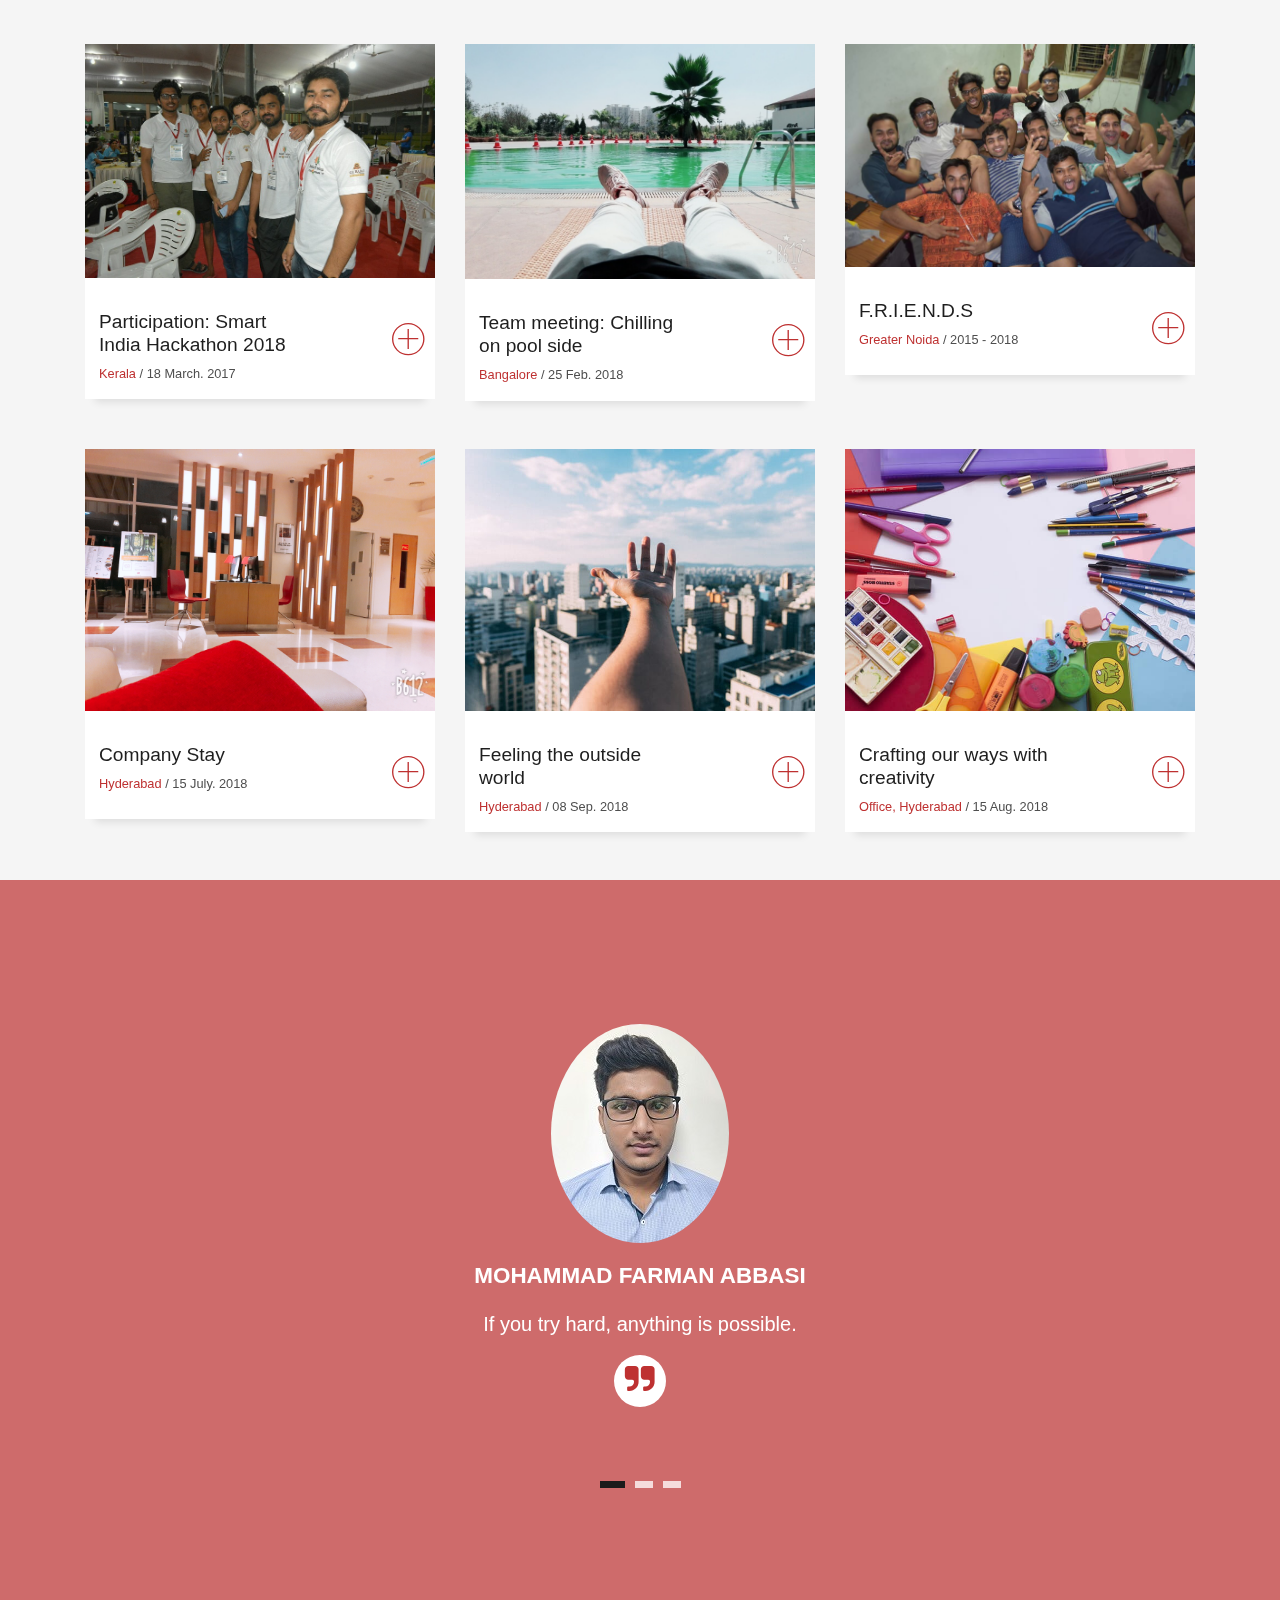
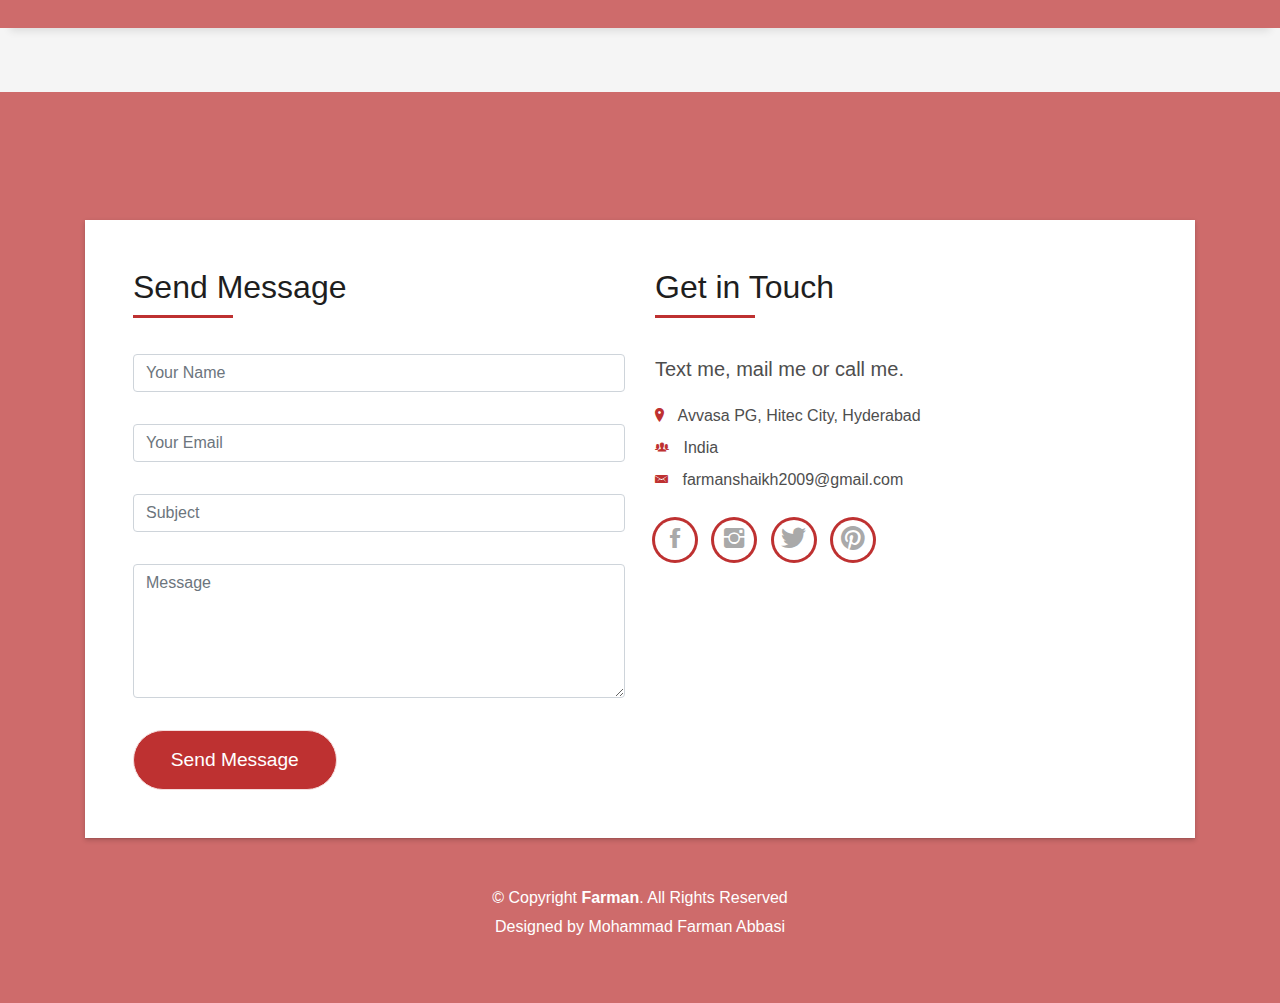
==== commit ba782861: "Update index.html" ====
--- a/index.html
+++ b/index.html
@@ -424,7 +424,7 @@
               <span class="ico-circle"><i class="ion-ios-calendar-outline"></i></span>
             </div>
             <div class="counter-num">
-              <p class="counter">2</p>
+              <p class="counter">5</p>
               <span class="counter-text">YEARS OF EXPERIENCE</span>
             </div>
           </div>
